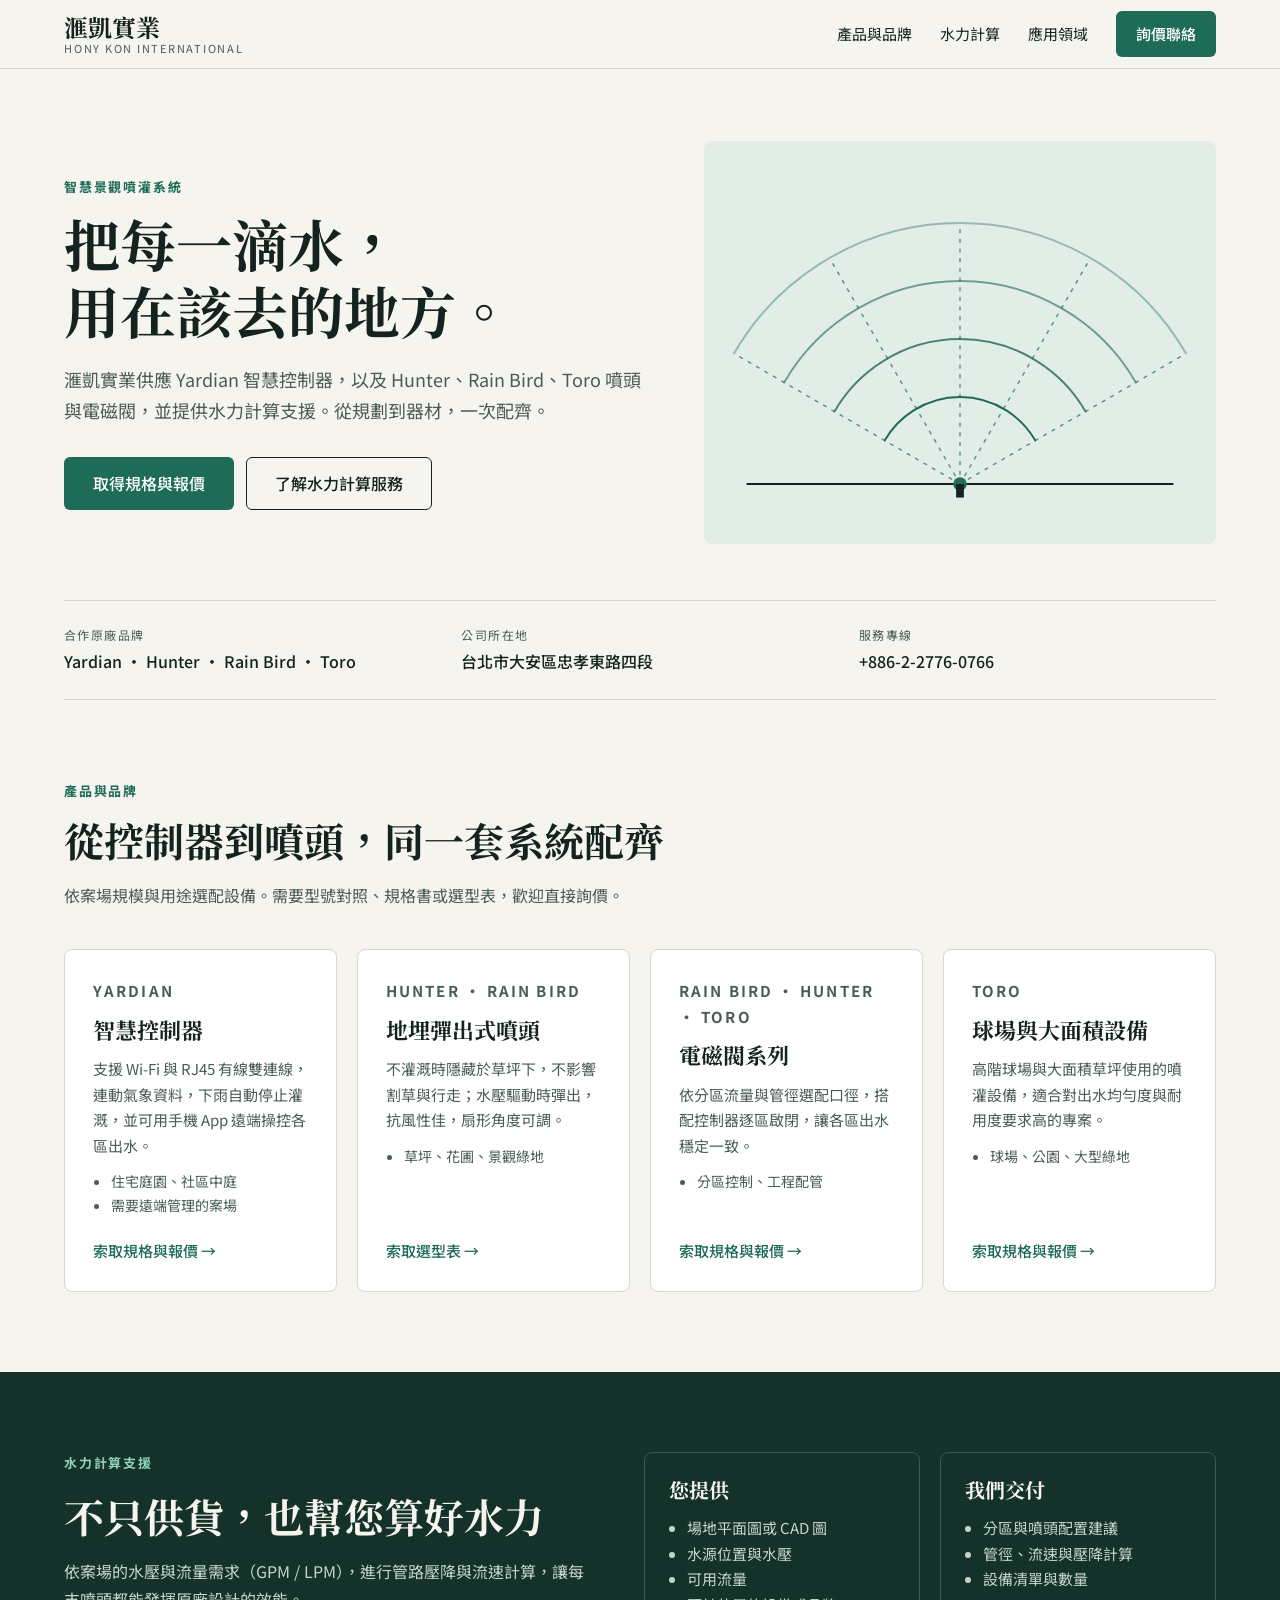
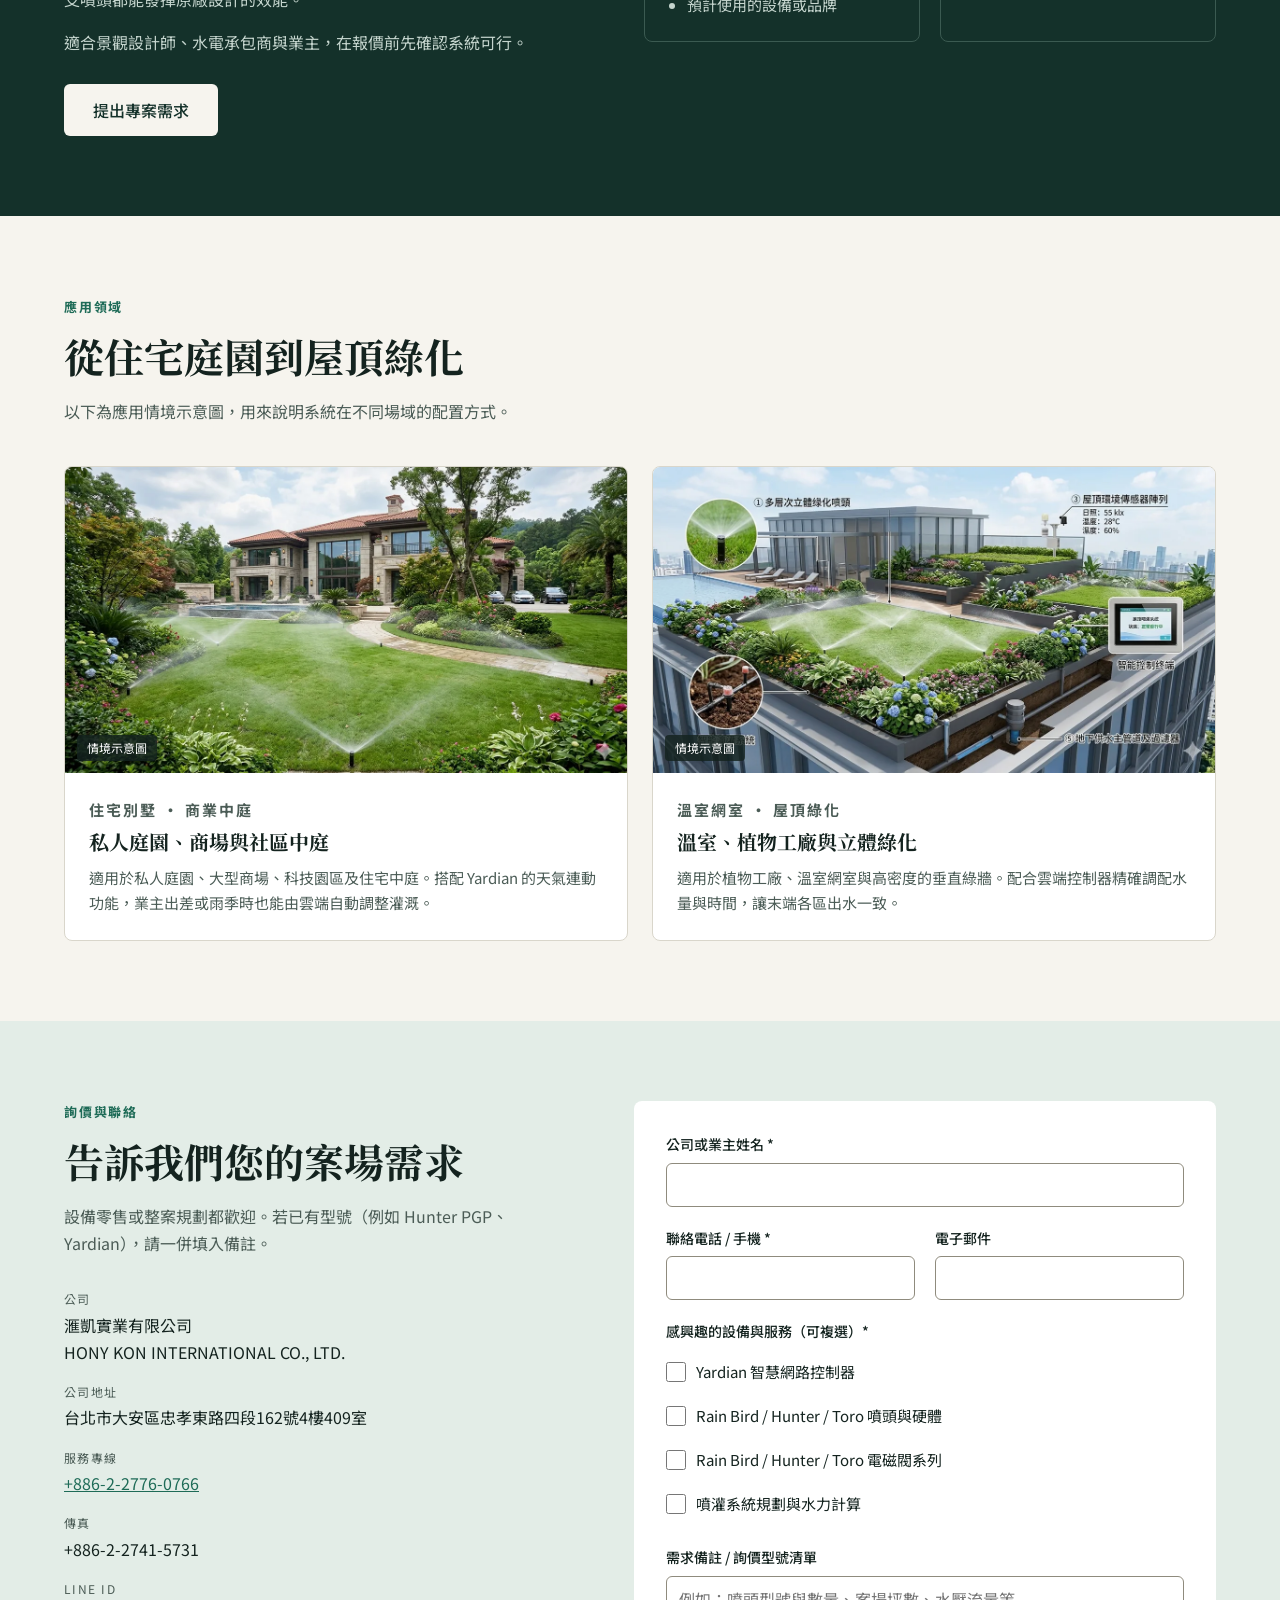
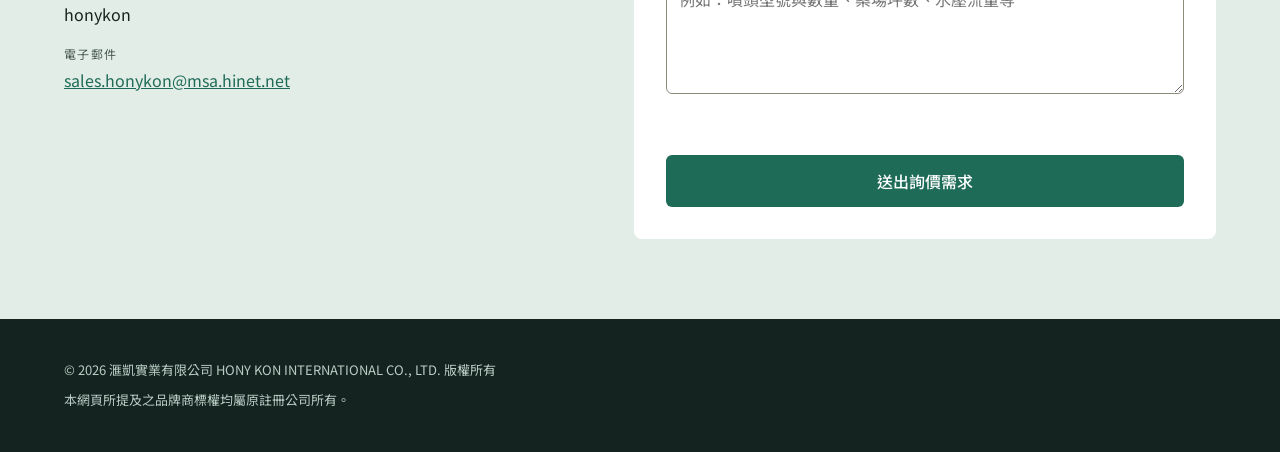
==== index.html @ 349a358d "網站重新設計：新版首頁 - 重寫 index.html，移除 Tailwind CDN 與 Material Icons - 案場圖壓縮為 WebP，並標示為情境示意圖 - 詢價表單改為可實際送出（預" ====
<!DOCTYPE html>
<html lang="zh-Hant">
<head>
<meta charset="UTF-8">
<meta name="viewport" content="width=device-width, initial-scale=1.0">
<title>滙凱實業｜Hunter、Rain Bird、Toro、Yardian 智慧景觀噴灌系統</title>
<meta name="description" content="滙凱實業有限公司位於台北，供應 Yardian 智慧控制器與 Hunter、Rain Bird、Toro 噴頭、電磁閥，並提供噴灌系統水力計算支援，服務別墅、中庭、溫室與大面積綠地。">
<link rel="canonical" href="https://www.honykon.com.tw/">
<meta property="og:type" content="website">
<meta property="og:locale" content="zh_TW">
<meta property="og:title" content="滙凱實業｜智慧景觀噴灌系統">
<meta property="og:description" content="Yardian 智慧控制器、Hunter、Rain Bird、Toro 噴灌設備與水力計算支援。">
<meta property="og:url" content="https://www.honykon.com.tw/">
<meta property="og:image" content="https://www.honykon.com.tw/case1.webp">
<meta name="theme-color" content="#F6F4EE">

<script type="application/ld+json">
{
  "@context": "https://schema.org",
  "@type": "LocalBusiness",
  "name": "滙凱實業有限公司",
  "alternateName": "HONY KON INTERNATIONAL CO., LTD.",
  "url": "https://www.honykon.com.tw/",
  "telephone": "+886-2-2776-0766",
  "faxNumber": "+886-2-2741-5731",
  "email": "sales.honykon@msa.hinet.net",
  "address": {
    "@type": "PostalAddress",
    "streetAddress": "忠孝東路四段162號4樓409室",
    "addressLocality": "大安區",
    "addressRegion": "台北市",
    "addressCountry": "TW"
  }
}
</script>

<link rel="preconnect" href="https://fonts.googleapis.com">
<link rel="preconnect" href="https://fonts.gstatic.com" crossorigin>
<link href="https://fonts.googleapis.com/css2?family=Noto+Sans+TC:wght@400;500;700&family=Noto+Serif+TC:wght@600;700&display=swap" rel="stylesheet">

<style>
:root{
  --bg:#F6F4EE; --ink:#14231F; --muted:#4B5C56; --line:#D9D6CB; --tint:#E3EDE7;
  --accent:#1E6B57; --accent-dark:#14473A; --dark:#14312A; --field:#8F8B7D;
  --serif:'Noto Serif TC','Songti TC','PMingLiU',serif;
  --sans:'Noto Sans TC','PingFang TC','Microsoft JhengHei',sans-serif;
}
*{box-sizing:border-box}
html{scroll-behavior:smooth}
@media (prefers-reduced-motion:reduce){html{scroll-behavior:auto}}
body{margin:0;background:var(--bg);color:var(--ink);font-family:var(--sans);font-size:16px;line-height:1.7;-webkit-font-smoothing:antialiased}
img{max-width:100%;height:auto;display:block}
a{color:var(--accent)}
a:hover{color:var(--accent-dark)}
a:focus-visible,button:focus-visible,input:focus-visible,textarea:focus-visible{outline:2px solid var(--accent);outline-offset:2px}
h1,h2,h3{font-family:var(--serif);margin:0;line-height:1.3}
p{margin:0}
ul{margin:0}
section[id]{scroll-margin-top:72px}

.skip{position:absolute;left:-9999px;top:8px;background:var(--ink);color:#fff;padding:10px 16px;border-radius:6px;z-index:100}
.skip:focus{left:8px;color:#fff}

.wrap{max-width:1200px;margin:0 auto;padding:0 24px}
.eyebrow{font-size:13px;letter-spacing:.14em;font-weight:700;color:var(--accent);margin-bottom:12px}
.h2{font-size:clamp(28px,3.4vw,40px);font-weight:700;margin-bottom:16px}
.lead{color:var(--muted);max-width:40em}

.btn{display:inline-block;text-decoration:none;font-weight:500;padding:14px 28px;border-radius:6px;border:1px solid transparent;font-size:16px;font-family:inherit;cursor:pointer;line-height:1.4}
.btn-primary{background:var(--accent);color:#fff}
.btn-primary:hover{background:var(--accent-dark);color:#fff}
.btn-line{color:var(--ink);border-color:var(--ink)}
.btn-line:hover{background:var(--ink);color:#fff}
.btn-light{background:var(--bg);color:var(--dark)}
.btn-light:hover{background:#fff;color:var(--dark)}

/* header */
.site-header{position:sticky;top:0;z-index:50;background:rgba(246,244,238,.94);backdrop-filter:blur(8px);-webkit-backdrop-filter:blur(8px);border-bottom:1px solid var(--line)}
.nav{display:flex;align-items:center;justify-content:space-between;min-height:68px;gap:16px}
.brand{text-decoration:none;color:var(--ink);display:flex;flex-direction:column;line-height:1.2}
.brand:hover{color:var(--ink)}
.brand-name{font-family:var(--serif);font-size:24px;font-weight:700}
.brand-en{font-size:11px;letter-spacing:.16em;color:var(--muted)}
.nav-links{display:flex;align-items:center;gap:28px;list-style:none;padding:0;margin:0}
.nav-links a{color:var(--ink);text-decoration:none;font-size:15px;padding:10px 0;display:inline-block}
.nav-links a:hover{color:var(--accent)}
.nav-links .nav-cta{background:var(--accent);color:#fff;padding:10px 20px;border-radius:6px;font-weight:500}
.nav-links .nav-cta:hover{background:var(--accent-dark);color:#fff}
.menu-btn{display:none;background:none;border:1px solid var(--line);border-radius:6px;width:44px;height:44px;cursor:pointer;color:var(--ink);padding:0}
.menu-btn svg{display:block;margin:auto}

/* hero */
.hero{padding:72px 0 56px}
.hero-grid{display:flex;flex-wrap:wrap;align-items:center;gap:48px}
.hero-copy{flex:1 1 440px;min-width:0}
.hero h1{font-size:clamp(34px,5vw,56px);font-weight:700;margin-bottom:20px;line-height:1.2}
.hero-sub{font-size:18px;color:var(--muted);max-width:34em;margin-bottom:32px}
.hero-actions{display:flex;flex-wrap:wrap;gap:12px}
.hero-art{flex:1 1 360px;min-width:0;background:var(--tint);border-radius:8px;padding:24px}

/* trust strip */
.strip{border-top:1px solid var(--line);border-bottom:1px solid var(--line);padding:24px 0;display:flex;flex-wrap:wrap;gap:20px 40px}
.strip-item{flex:1 1 200px;min-width:0}
.strip-label{font-size:12px;letter-spacing:.12em;color:var(--muted)}
.strip-value{font-weight:500;margin-top:2px}
.strip-value a{color:var(--ink);text-decoration:none}
.strip-value a:hover{color:var(--accent)}

/* products */
.section{padding:80px 0}
.cards{display:grid;grid-template-columns:repeat(auto-fit,minmax(250px,1fr));gap:20px;margin-top:40px}
.card{background:#fff;border:1px solid var(--line);border-radius:8px;padding:28px;display:flex;flex-direction:column;gap:12px}
.card-brand{font-size:12px;letter-spacing:.14em;font-weight:700;color:var(--accent)}
.card h3{font-size:22px}
.card p{color:var(--muted);font-size:15px}
.card ul{padding-left:18px;font-size:14px;color:var(--muted)}
.card-link{margin-top:auto;padding-top:8px;font-weight:500;font-size:15px;text-decoration:none}

/* hydraulics */
.dark{background:var(--dark);color:var(--bg)}
.dark .eyebrow{color:#8FD0B8}
.dark .lead,.dark p{color:#C5D5CE}
.hyd{display:flex;flex-wrap:wrap;gap:48px}
.hyd-copy{flex:1 1 380px;min-width:0}
.hyd-copy p{margin-bottom:16px}
.hyd-copy .btn{margin-top:12px}
.hyd-lists{flex:1 1 420px;min-width:0;display:flex;flex-wrap:wrap;gap:20px;align-content:flex-start}
.hyd-box{flex:1 1 200px;min-width:0;border:1px solid #3B5A51;border-radius:8px;padding:24px}
.hyd-box h3{font-size:20px;margin-bottom:12px}
.hyd-box ul{padding-left:18px;color:#C5D5CE;font-size:15px}

/* applications */
.apps{display:grid;grid-template-columns:repeat(auto-fit,minmax(300px,1fr));gap:24px;margin-top:40px}
.app{background:#fff;border:1px solid var(--line);border-radius:8px;overflow:hidden;display:flex;flex-direction:column}
.app figure{margin:0;position:relative}
.app img{width:100%;aspect-ratio:1200/655;object-fit:cover}
.app figcaption{position:absolute;left:12px;bottom:12px;background:rgba(20,35,31,.82);color:#fff;font-size:12px;padding:3px 10px;border-radius:4px}
.app-body{padding:24px}
.app-tag{font-size:12px;letter-spacing:.14em;font-weight:700;color:var(--accent);margin-bottom:6px}
.app-body h3{font-size:20px;margin-bottom:10px}
.app-body p{color:var(--muted);font-size:15px}

/* contact */
.contact{background:var(--tint)}
.contact-grid{display:flex;flex-wrap:wrap;gap:48px}
.contact-info{flex:1 1 340px;min-width:0}
.contact-info .lead{margin-bottom:32px}
.info-list{display:flex;flex-direction:column;gap:16px}
.info-label{font-size:12px;letter-spacing:.12em;color:var(--muted)}
.info-value{margin-top:2px}
.form{flex:1 1 400px;min-width:0;background:#fff;border-radius:8px;padding:32px;display:flex;flex-direction:column;gap:20px}
.field{display:flex;flex-direction:column;gap:6px;min-width:0}
.field-row{display:flex;flex-wrap:wrap;gap:20px}
.field-row .field{flex:1 1 180px}
.field label,.legend{font-size:14px;font-weight:500}
.field input,.field textarea{border:1px solid var(--field);border-radius:6px;padding:0 12px;font-size:16px;font-family:inherit;color:var(--ink);background:#fff}
.field input{height:44px}
.field textarea{padding:10px 12px;resize:vertical;min-height:110px}
fieldset{border:0;padding:0;margin:0;min-width:0}
.legend{padding:0;margin-bottom:6px}
.check{display:flex;align-items:center;gap:10px;min-height:44px;font-size:15px;cursor:pointer}
.check input{width:20px;height:20px;margin:0;accent-color:var(--accent)}
.hp{position:absolute;left:-9999px;width:1px;height:1px;overflow:hidden}
.form-status{font-size:14px;min-height:1.5em}
.form-status.error{color:#9B2C1F}
.form-status.ok{color:var(--accent-dark)}
.form .btn{width:100%;min-height:48px}

/* footer */
.site-footer{background:#14231F;color:#B9CCC4;padding:40px 0;font-size:13px}
.site-footer p+p{margin-top:8px}

@media (max-width:860px){
  .menu-btn{display:block}
  .nav{flex-wrap:wrap;padding:10px 0}
  .nav-links{display:none;flex-direction:column;align-items:stretch;gap:0;width:100%;padding:8px 0 16px}
  .nav-links.open{display:flex}
  .nav-links a{display:block;padding:12px 4px;border-bottom:1px solid var(--line)}
  .nav-links .nav-cta{margin-top:12px;text-align:center;border-bottom:0}
  .hero{padding:48px 0 40px}
  .section{padding:56px 0}
  .form{padding:24px}
}
</style>
</head>
<body>
<a class="skip" href="#main">跳到主要內容</a>

<header class="site-header">
  <div class="wrap nav">
    <a class="brand" href="#top">
      <span class="brand-name">滙凱實業</span>
      <span class="brand-en">HONY KON INTERNATIONAL</span>
    </a>
    <button class="menu-btn" id="menu-btn" type="button" aria-label="開啟選單" aria-expanded="false" aria-controls="nav-links">
      <svg width="22" height="22" viewBox="0 0 24 24" fill="none" stroke="currentColor" stroke-width="2" stroke-linecap="round" aria-hidden="true"><path id="menu-icon" d="M4 7h16M4 12h16M4 17h16"/></svg>
    </button>
    <ul class="nav-links" id="nav-links">
      <li><a href="#products">產品與品牌</a></li>
      <li><a href="#hydraulics">水力計算</a></li>
      <li><a href="#solutions">應用領域</a></li>
      <li><a class="nav-cta" href="#contact">詢價聯絡</a></li>
    </ul>
  </div>
</header>

<main id="main">
<span id="top"></span>

<section class="hero">
  <div class="wrap hero-grid">
    <div class="hero-copy">
      <p class="eyebrow">智慧景觀噴灌系統</p>
      <h1>把每一滴水，<br>用在該去的地方。</h1>
      <p class="hero-sub">滙凱實業供應 Yardian 智慧控制器，以及 Hunter、Rain Bird、Toro 噴頭與電磁閥，並提供水力計算支援。從規劃到器材，一次配齊。</p>
      <div class="hero-actions">
        <a class="btn btn-primary" href="#contact">取得規格與報價</a>
        <a class="btn btn-line" href="#hydraulics">了解水力計算服務</a>
      </div>
    </div>
    <div class="hero-art">
      <svg viewBox="0 0 480 360" role="img" aria-label="噴頭灑水範圍示意圖" width="100%" height="auto">
        <g fill="none" stroke="#1E6B57" stroke-linecap="round">
          <path d="M162.1 285A90 90 0 0 1 317.9 285" stroke-width="2"/>
          <path d="M110.1 255A150 150 0 0 1 369.9 255" stroke-width="2" opacity=".8"/>
          <path d="M58.1 225A210 210 0 0 1 421.9 225" stroke-width="2" opacity=".6"/>
          <path d="M6.2 195A270 270 0 0 1 473.8 195" stroke-width="2" opacity=".4"/>
          <g stroke-width="1.5" stroke-dasharray="3 7" opacity=".7">
            <path d="M240 330L6.2 195"/>
            <path d="M240 330L105 96.2"/>
            <path d="M240 330L240 60"/>
            <path d="M240 330L375 96.2"/>
            <path d="M240 330L473.8 195"/>
          </g>
          <path d="M20 330H460" stroke="#14231F" stroke-width="2"/>
        </g>
        <circle cx="240" cy="330" r="7" fill="#1E6B57"/>
        <rect x="236" y="330" width="8" height="14" fill="#14231F"/>
      </svg>
    </div>
  </div>
</section>

<section class="wrap" aria-label="公司資訊">
  <div class="strip">
    <div class="strip-item">
      <p class="strip-label">合作原廠品牌</p>
      <p class="strip-value">Yardian · Hunter · Rain Bird · Toro</p>
    </div>
    <div class="strip-item">
      <p class="strip-label">公司所在地</p>
      <p class="strip-value">台北市大安區忠孝東路四段</p>
    </div>
    <div class="strip-item">
      <p class="strip-label">服務專線</p>
      <p class="strip-value"><a href="tel:+886227760766">+886-2-2776-0766</a></p>
    </div>
    <!-- TODO：可在此加入「成立年份」「統一編號」「原廠授權證明」等信任資訊 -->
  </div>
</section>

<section class="section" id="products">
  <div class="wrap">
    <p class="eyebrow">產品與品牌</p>
    <h2 class="h2">從控制器到噴頭，同一套系統配齊</h2>
    <p class="lead">依案場規模與用途選配設備。需要型號對照、規格書或選型表，歡迎直接詢價。</p>
    <div class="cards">
      <article class="card">
        <p class="card-brand">YARDIAN</p>
        <h3>智慧控制器</h3>
        <p>支援 Wi-Fi 與 RJ45 有線雙連線，連動氣象資料，下雨自動停止灌溉，並可用手機 App 遠端操控各區出水。</p>
        <ul>
          <li>住宅庭園、社區中庭</li>
          <li>需要遠端管理的案場</li>
        </ul>
        <a class="card-link" href="#contact">索取規格與報價 →</a>
      </article>
      <article class="card">
        <p class="card-brand">HUNTER · RAIN BIRD</p>
        <h3>地埋彈出式噴頭</h3>
        <p>不灌溉時隱藏於草坪下，不影響割草與行走；水壓驅動時彈出，抗風性佳，扇形角度可調。</p>
        <ul>
          <li>草坪、花圃、景觀綠地</li>
        </ul>
        <a class="card-link" href="#contact">索取選型表 →</a>
      </article>
      <article class="card">
        <p class="card-brand">RAIN BIRD · HUNTER · TORO</p>
        <h3>電磁閥系列</h3>
        <p>依分區流量與管徑選配口徑，搭配控制器逐區啟閉，讓各區出水穩定一致。</p>
        <ul>
          <li>分區控制、工程配管</li>
        </ul>
        <a class="card-link" href="#contact">索取規格與報價 →</a>
      </article>
      <article class="card">
        <p class="card-brand">TORO</p>
        <h3>球場與大面積設備</h3>
        <p>高階球場與大面積草坪使用的噴灌設備，適合對出水均勻度與耐用度要求高的專案。</p>
        <ul>
          <li>球場、公園、大型綠地</li>
        </ul>
        <a class="card-link" href="#contact">索取規格與報價 →</a>
      </article>
    </div>
  </div>
</section>

<section class="section dark" id="hydraulics">
  <div class="wrap hyd">
    <div class="hyd-copy">
      <p class="eyebrow">水力計算支援</p>
      <h2 class="h2">不只供貨，也幫您算好水力</h2>
      <p>依案場的水壓與流量需求（GPM / LPM），進行管路壓降與流速計算，讓每支噴頭都能發揮原廠設計的效能。</p>
      <p>適合景觀設計師、水電承包商與業主，在報價前先確認系統可行。</p>
      <a class="btn btn-light" href="#contact">提出專案需求</a>
    </div>
    <div class="hyd-lists">
      <div class="hyd-box">
        <h3>您提供</h3>
        <ul>
          <li>場地平面圖或 CAD 圖</li>
          <li>水源位置與水壓</li>
          <li>可用流量</li>
          <li>預計使用的設備或品牌</li>
        </ul>
      </div>
      <div class="hyd-box">
        <h3>我們交付</h3>
        <ul>
          <li>分區與噴頭配置建議</li>
          <li>管徑、流速與壓降計算</li>
          <li>設備清單與數量</li>
        </ul>
      </div>
    </div>
  </div>
</section>

<section class="section" id="solutions">
  <div class="wrap">
    <p class="eyebrow">應用領域</p>
    <h2 class="h2">從住宅庭園到屋頂綠化</h2>
    <p class="lead">以下為應用情境示意圖，用來說明系統在不同場域的配置方式。</p>
    <div class="apps">
      <article class="app">
        <figure>
          <img src="case1.webp" width="1200" height="655" loading="lazy" alt="別墅庭園草坪上地埋噴頭灑水的情境示意圖">
          <figcaption>情境示意圖</figcaption>
        </figure>
        <div class="app-body">
          <p class="app-tag">住宅別墅 · 商業中庭</p>
          <h3>私人庭園、商場與社區中庭</h3>
          <p>適用於私人庭園、大型商場、科技園區及住宅中庭。搭配 Yardian 的天氣連動功能，業主出差或雨季時也能由雲端自動調整灌溉。</p>
        </div>
      </article>
      <article class="app">
        <figure>
          <img src="case2.webp" width="1200" height="655" loading="lazy" alt="高樓屋頂花園噴灌與控制系統配置的情境示意圖">
          <figcaption>情境示意圖</figcaption>
        </figure>
        <div class="app-body">
          <p class="app-tag">溫室網室 · 屋頂綠化</p>
          <h3>溫室、植物工廠與立體綠化</h3>
          <p>適用於植物工廠、溫室網室與高密度的垂直綠牆。配合雲端控制器精確調配水量與時間，讓末端各區出水一致。</p>
        </div>
      </article>
    </div>
    <!-- TODO：有實際案場照片後，可在此新增「工程實績」區塊（案名、地點、規模、使用設備、完工年份） -->
  </div>
</section>

<section class="section contact" id="contact">
  <div class="wrap contact-grid">
    <div class="contact-info">
      <p class="eyebrow">詢價與聯絡</p>
      <h2 class="h2">告訴我們您的案場需求</h2>
      <p class="lead">設備零售或整案規劃都歡迎。若已有型號（例如 Hunter PGP、Yardian），請一併填入備註。</p>
      <div class="info-list">
        <div>
          <p class="info-label">公司</p>
          <p class="info-value">滙凱實業有限公司<br>HONY KON INTERNATIONAL CO., LTD.</p>
        </div>
        <div>
          <p class="info-label">公司地址</p>
          <p class="info-value">台北市大安區忠孝東路四段162號4樓409室</p>
        </div>
        <div>
          <p class="info-label">服務專線</p>
          <p class="info-value"><a href="tel:+886227760766">+886-2-2776-0766</a></p>
        </div>
        <div>
          <p class="info-label">傳真</p>
          <p class="info-value">+886-2-2741-5731</p>
        </div>
        <div>
          <p class="info-label">LINE ID</p>
          <p class="info-value">honykon</p>
        </div>
        <div>
          <p class="info-label">電子郵件</p>
          <p class="info-value"><a href="mailto:sales.honykon@msa.hinet.net">sales.honykon@msa.hinet.net</a></p>
        </div>
      </div>
    </div>

    <form class="form" id="inquiry-form" novalidate>
      <div class="field">
        <label for="f-name">公司或業主姓名 *</label>
        <input id="f-name" name="client_name" type="text" required autocomplete="organization">
      </div>
      <div class="field-row">
        <div class="field">
          <label for="f-tel">聯絡電話 / 手機 *</label>
          <input id="f-tel" name="client_phone" type="tel" required autocomplete="tel">
        </div>
        <div class="field">
          <label for="f-mail">電子郵件</label>
          <input id="f-mail" name="client_email" type="email" autocomplete="email">
        </div>
      </div>
      <fieldset>
        <legend class="legend">感興趣的設備與服務（可複選）*</legend>
        <label class="check"><input type="checkbox" name="interest" value="Yardian 智慧網路控制器">Yardian 智慧網路控制器</label>
        <label class="check"><input type="checkbox" name="interest" value="Rain Bird / Hunter / Toro 噴頭與硬體設備">Rain Bird / Hunter / Toro 噴頭與硬體</label>
        <label class="check"><input type="checkbox" name="interest" value="Rain Bird / Hunter / Toro 電磁閥系列">Rain Bird / Hunter / Toro 電磁閥系列</label>
        <label class="check"><input type="checkbox" name="interest" value="智慧噴灌系統規劃與水力計算">噴灌系統規劃與水力計算</label>
      </fieldset>
      <div class="field">
        <label for="f-note">需求備註 / 詢價型號清單</label>
        <textarea id="f-note" name="client_message" rows="4" placeholder="例如：噴頭型號與數量、案場坪數、水壓流量等"></textarea>
      </div>
      <div class="hp" aria-hidden="true">
        <label>請勿填寫<input type="text" name="_gotcha" tabindex="-1" autocomplete="off"></label>
      </div>
      <p class="form-status" id="form-status" role="status" aria-live="polite"></p>
      <button class="btn btn-primary" type="submit">送出詢價需求</button>
    </form>
  </div>
</section>
</main>

<footer class="site-footer">
  <div class="wrap">
    <p>© 2026 滙凱實業有限公司 HONY KON INTERNATIONAL CO., LTD. 版權所有</p>
    <p>本網頁所提及之品牌商標權均屬原註冊公司所有。</p>
  </div>
</footer>

<script>
// 手機版選單
(function () {
  var btn = document.getElementById('menu-btn');
  var list = document.getElementById('nav-links');
  var icon = document.getElementById('menu-icon');
  function setOpen(open) {
    list.classList.toggle('open', open);
    btn.setAttribute('aria-expanded', open ? 'true' : 'false');
    btn.setAttribute('aria-label', open ? '關閉選單' : '開啟選單');
    icon.setAttribute('d', open ? 'M6 6l12 12M18 6L6 18' : 'M4 7h16M4 12h16M4 17h16');
  }
  btn.addEventListener('click', function () { setOpen(!list.classList.contains('open')); });
  list.addEventListener('click', function (e) { if (e.target.tagName === 'A') setOpen(false); });
})();

// 詢價表單
// 若有表單服務（例如 Formspree、Web3Forms），把網址填在下方 FORM_ENDPOINT，
// 表單就會直接送出。留空時，會改為開啟訪客的郵件程式，內容已預先填好。
(function () {
  var FORM_ENDPOINT = '';
  var MAIL_TO = 'sales.honykon@msa.hinet.net';

  var form = document.getElementById('inquiry-form');
  var status = document.getElementById('form-status');

  function say(msg, cls) {
    status.textContent = msg;
    status.className = 'form-status ' + (cls || '');
  }

  form.addEventListener('submit', function (e) {
    e.preventDefault();
    var data = new FormData(form);
    if (data.get('_gotcha')) return; // 機器人填了隱藏欄位

    var name = (data.get('client_name') || '').trim();
    var phone = (data.get('client_phone') || '').trim();
    var interests = data.getAll('interest');

    if (!name || !phone) { say('請填寫姓名與聯絡電話。', 'error'); return; }
    if (interests.length === 0) { say('請至少勾選一項感興趣的設備或服務。', 'error'); return; }

    if (FORM_ENDPOINT) {
      say('送出中…');
      fetch(FORM_ENDPOINT, { method: 'POST', body: data, headers: { 'Accept': 'application/json' } })
        .then(function (r) {
          if (!r.ok) throw new Error('bad status');
          form.reset();
          say('已收到您的需求，我們會盡快與您聯繫。', 'ok');
        })
        .catch(function () {
          say('送出失敗，請改用電話 +886-2-2776-0766 或 Email 與我們聯絡。', 'error');
        });
      return;
    }

    var body = [
      '公司或業主姓名：' + name,
      '聯絡電話：' + phone,
      '電子郵件：' + (data.get('client_email') || ''),
      '感興趣的項目：' + interests.join('、'),
      '',
      '需求備註：',
      data.get('client_message') || ''
    ].join('\n');
    var url = 'mailto:' + MAIL_TO +
      '?subject=' + encodeURIComponent('網站詢價：' + name) +
      '&body=' + encodeURIComponent(body);
    say('即將開啟您的郵件程式，請按寄出完成詢價。若沒有跳出，請直接寄信到 ' + MAIL_TO + '。', 'ok');
    window.location.href = url;
  });
})();
</script>
</body>
</html>
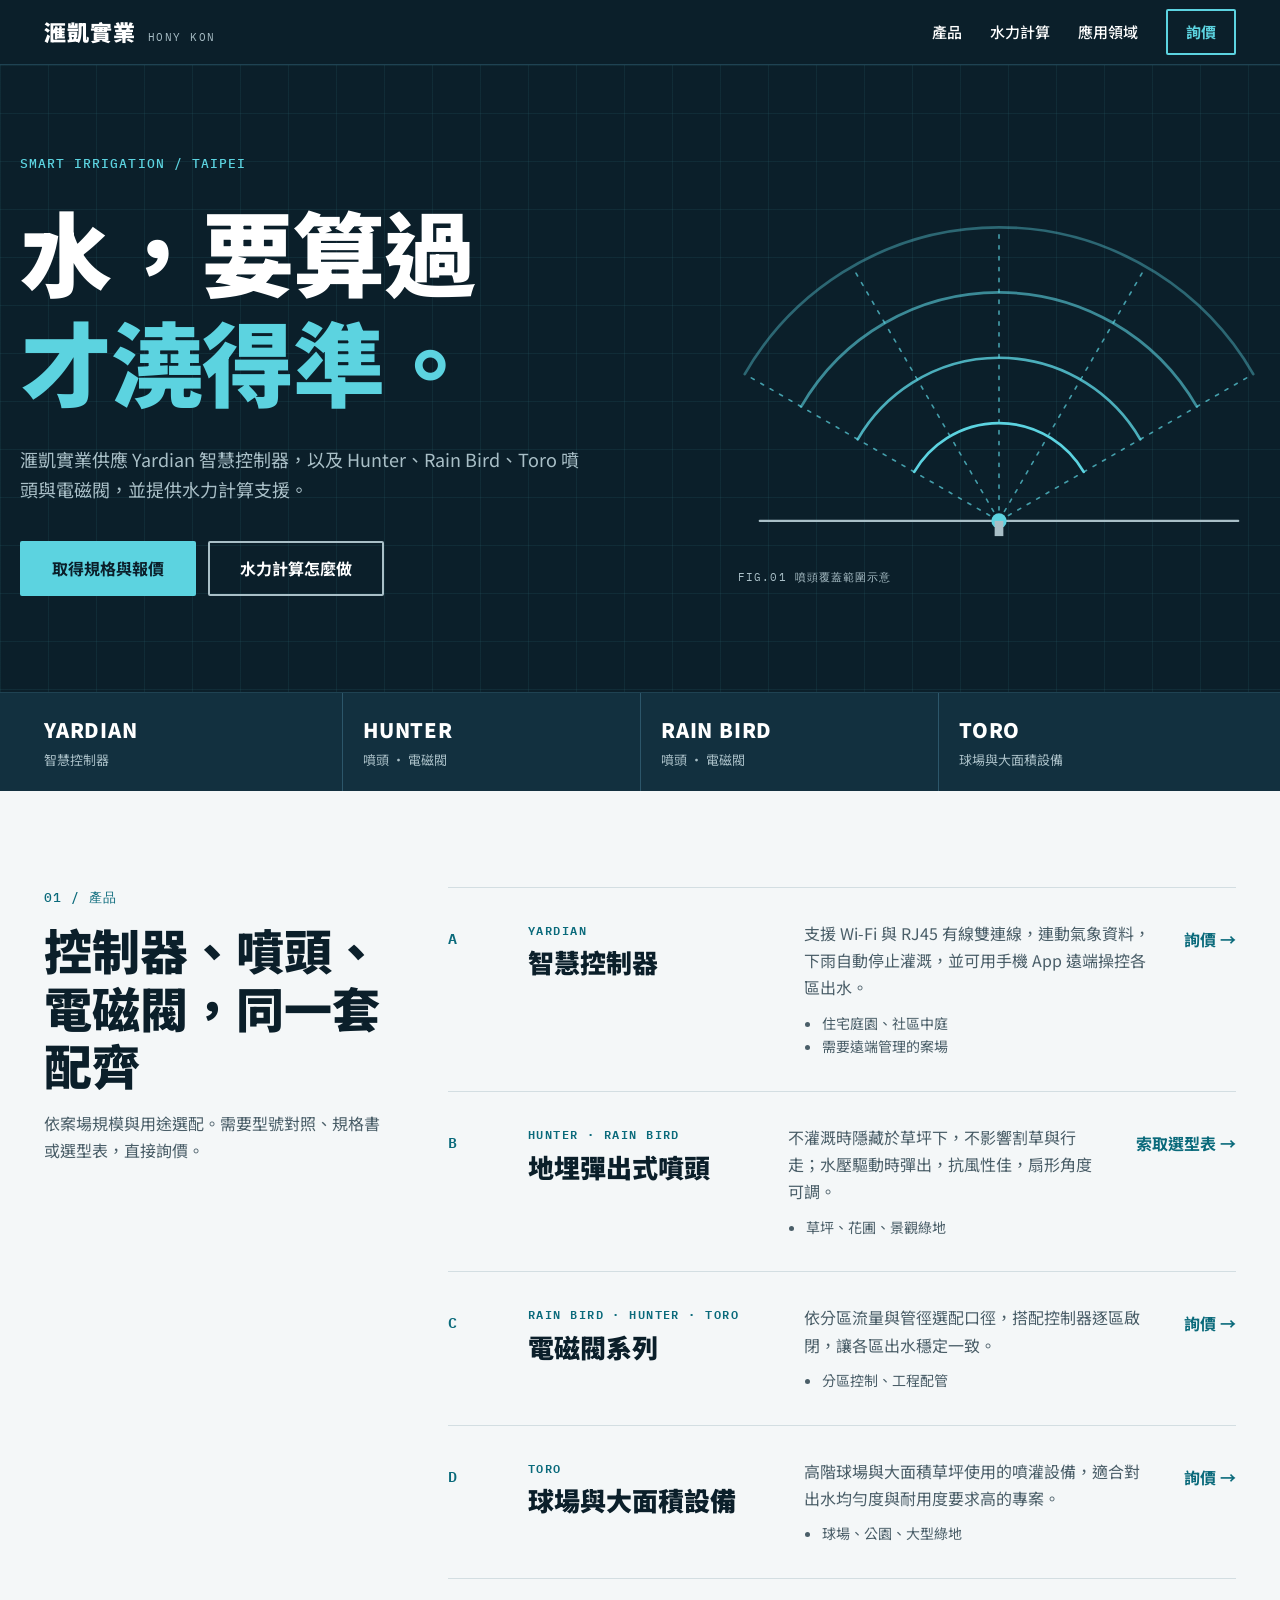
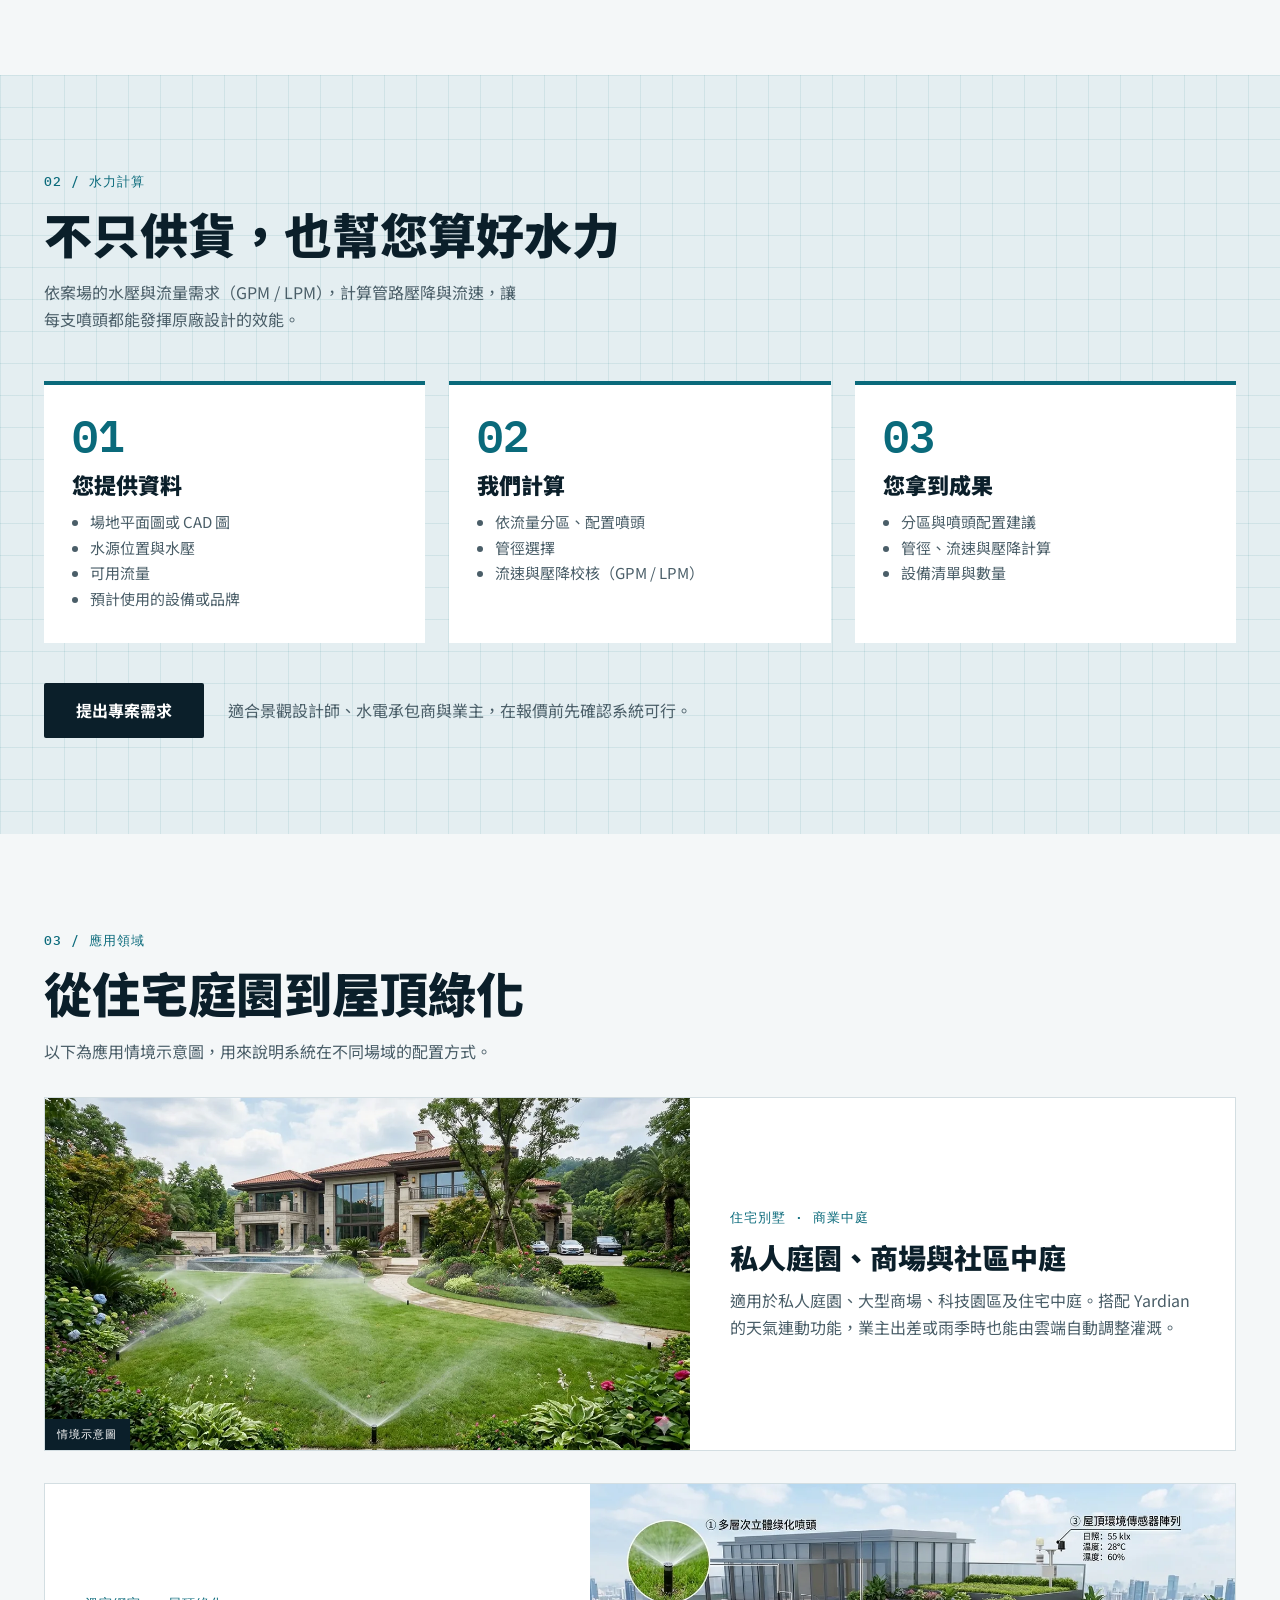
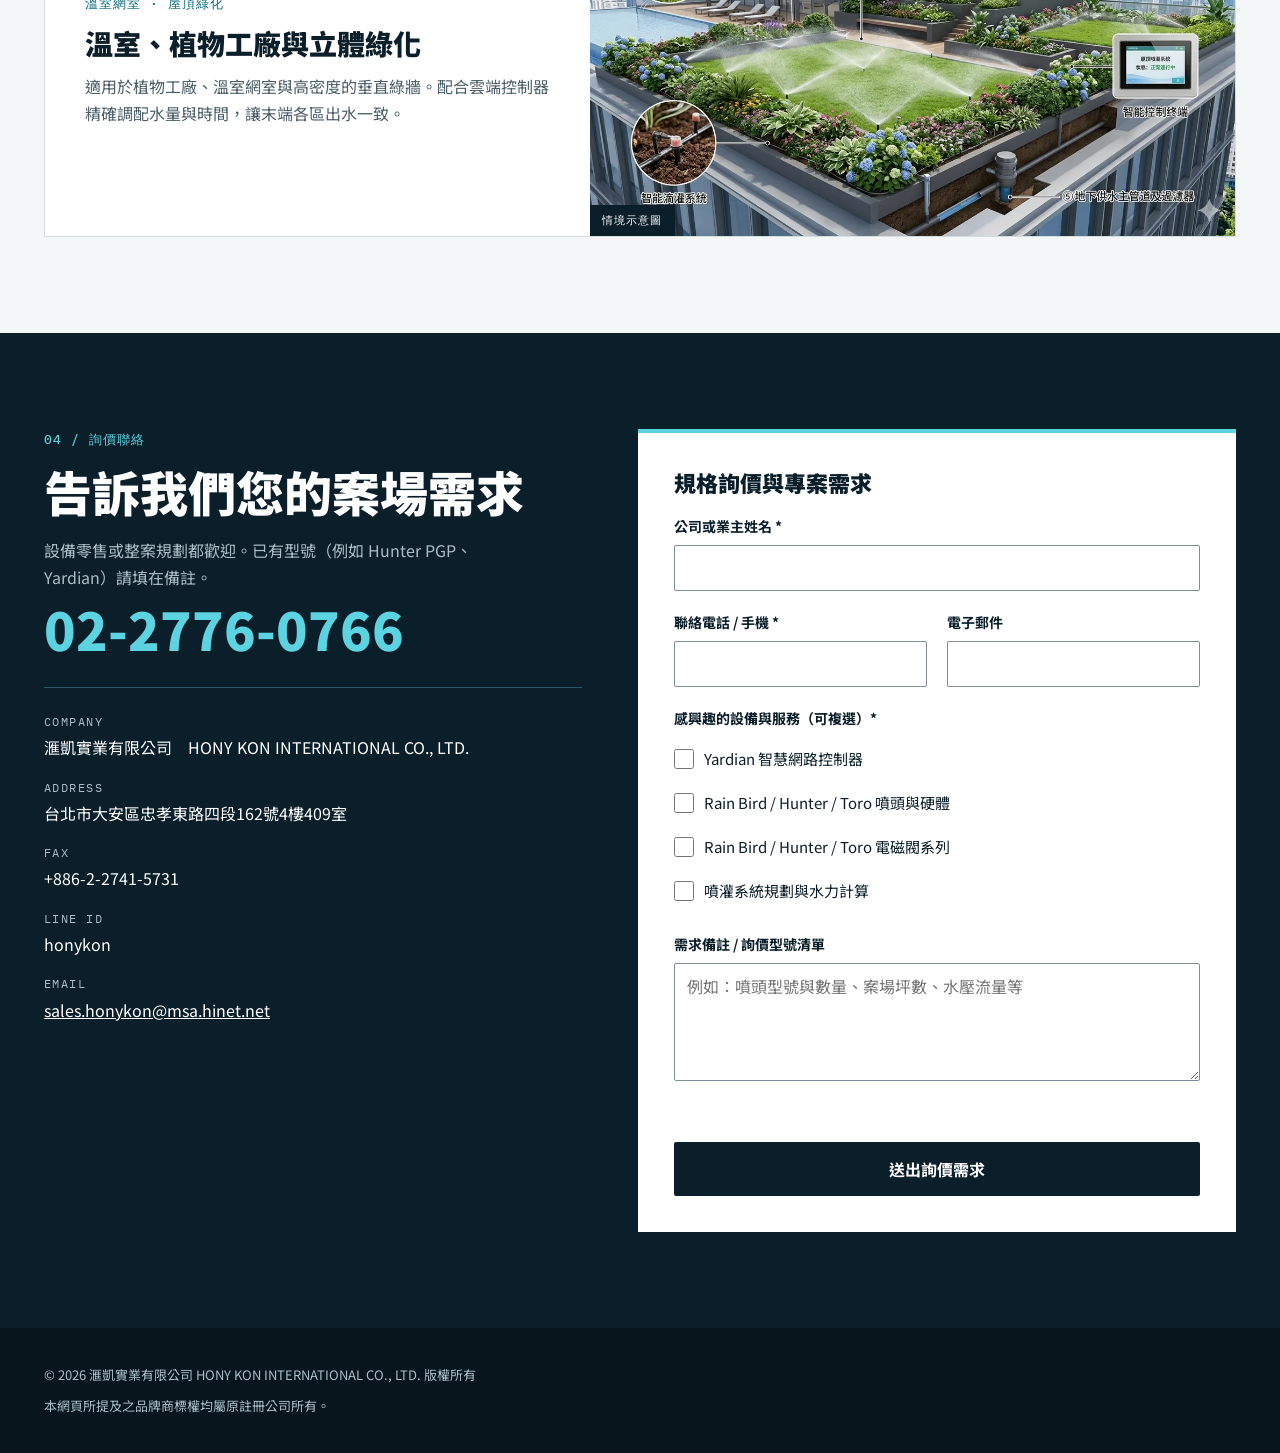
==== commit d258aad4: "採用風格二為主頁，風格一移至 v1/ - 根目錄 index.html 改為深藍工程圖紙風 - 補回 canonical、Open Graph 與 LocalBusiness 結構化資料 - 兩版皆設" ====
--- a/index.html
+++ b/index.html
@@ -3,17 +3,17 @@
 <head>
 <meta charset="UTF-8">
 <meta name="viewport" content="width=device-width, initial-scale=1.0">
-<title>滙凱實業｜Hunter、Rain Bird、Toro、Yardian 智慧景觀噴灌系統</title>
-<meta name="description" content="滙凱實業有限公司位於台北，供應 Yardian 智慧控制器與 Hunter、Rain Bird、Toro 噴頭、電磁閥，並提供噴灌系統水力計算支援，服務別墅、中庭、溫室與大面積綠地。">
+<meta name="robots" content="noindex"><!-- 正式上線綁定 www.honykon.com.tw 時，刪除這行 -->
+<title>滙凱實業｜水，要算過才澆得準</title>
+<meta name="description" content="滙凱實業供應 Yardian 智慧控制器與 Hunter、Rain Bird、Toro 噴灌設備，並提供水力計算支援。">
+<meta name="theme-color" content="#0B1F2A">
 <link rel="canonical" href="https://www.honykon.com.tw/">
 <meta property="og:type" content="website">
 <meta property="og:locale" content="zh_TW">
-<meta property="og:title" content="滙凱實業｜智慧景觀噴灌系統">
+<meta property="og:title" content="滙凱實業｜水，要算過才澆得準">
 <meta property="og:description" content="Yardian 智慧控制器、Hunter、Rain Bird、Toro 噴灌設備與水力計算支援。">
 <meta property="og:url" content="https://www.honykon.com.tw/">
 <meta property="og:image" content="https://www.honykon.com.tw/case1.webp">
-<meta name="theme-color" content="#F6F4EE">
-
 <script type="application/ld+json">
 {
   "@context": "https://schema.org",
@@ -36,150 +36,170 @@
 
 <link rel="preconnect" href="https://fonts.googleapis.com">
 <link rel="preconnect" href="https://fonts.gstatic.com" crossorigin>
-<link href="https://fonts.googleapis.com/css2?family=Noto+Sans+TC:wght@400;500;700&family=Noto+Serif+TC:wght@600;700&display=swap" rel="stylesheet">
+<link href="https://fonts.googleapis.com/css2?family=IBM+Plex+Mono:wght@500;600&family=Noto+Sans+TC:wght@400;500;700;900&display=swap" rel="stylesheet">
 
 <style>
 :root{
-  --bg:#F6F4EE; --ink:#14231F; --muted:#4B5C56; --line:#D9D6CB; --tint:#E3EDE7;
-  --accent:#1E6B57; --accent-dark:#14473A; --dark:#14312A; --field:#8F8B7D;
-  --serif:'Noto Serif TC','Songti TC','PMingLiU',serif;
+  --navy:#0B1F2A; --navy-2:#12303F; --ink:#0B1F2A; --bg:#F4F7F8; --muted:#4A5E68;
+  --line:#D3DEE2; --cyan:#5CD3E0; --deep:#0A6A7B; --deep-dark:#07505E;
+  --on-dark:#A9BFC7; --field:#7C8F98;
   --sans:'Noto Sans TC','PingFang TC','Microsoft JhengHei',sans-serif;
+  --mono:'IBM Plex Mono',ui-monospace,Menlo,Consolas,monospace;
 }
 *{box-sizing:border-box}
 html{scroll-behavior:smooth}
 @media (prefers-reduced-motion:reduce){html{scroll-behavior:auto}}
 body{margin:0;background:var(--bg);color:var(--ink);font-family:var(--sans);font-size:16px;line-height:1.7;-webkit-font-smoothing:antialiased}
 img{max-width:100%;height:auto;display:block}
-a{color:var(--accent)}
-a:hover{color:var(--accent-dark)}
-a:focus-visible,button:focus-visible,input:focus-visible,textarea:focus-visible{outline:2px solid var(--accent);outline-offset:2px}
-h1,h2,h3{font-family:var(--serif);margin:0;line-height:1.3}
-p{margin:0}
-ul{margin:0}
-section[id]{scroll-margin-top:72px}
-
-.skip{position:absolute;left:-9999px;top:8px;background:var(--ink);color:#fff;padding:10px 16px;border-radius:6px;z-index:100}
-.skip:focus{left:8px;color:#fff}
-
-.wrap{max-width:1200px;margin:0 auto;padding:0 24px}
-.eyebrow{font-size:13px;letter-spacing:.14em;font-weight:700;color:var(--accent);margin-bottom:12px}
-.h2{font-size:clamp(28px,3.4vw,40px);font-weight:700;margin-bottom:16px}
-.lead{color:var(--muted);max-width:40em}
-
-.btn{display:inline-block;text-decoration:none;font-weight:500;padding:14px 28px;border-radius:6px;border:1px solid transparent;font-size:16px;font-family:inherit;cursor:pointer;line-height:1.4}
-.btn-primary{background:var(--accent);color:#fff}
-.btn-primary:hover{background:var(--accent-dark);color:#fff}
-.btn-line{color:var(--ink);border-color:var(--ink)}
-.btn-line:hover{background:var(--ink);color:#fff}
-.btn-light{background:var(--bg);color:var(--dark)}
-.btn-light:hover{background:#fff;color:var(--dark)}
+a{color:var(--deep)}
+a:hover{color:var(--deep-dark)}
+a:focus-visible,button:focus-visible,input:focus-visible,textarea:focus-visible{outline:2px solid var(--cyan);outline-offset:2px}
+h1,h2,h3{margin:0;line-height:1.2;font-weight:900}
+p,ul{margin:0}
+section[id]{scroll-margin-top:64px}
+
+.skip{position:absolute;left:-9999px;top:8px;background:#fff;color:var(--ink);padding:10px 16px;border-radius:4px;z-index:100}
+.skip:focus{left:8px}
+.wrap{max-width:1240px;margin:0 auto;padding:0 24px}
+.mono{font-family:var(--mono);font-weight:500;letter-spacing:.08em;font-size:13px;text-transform:uppercase}
+.tag{color:var(--deep)}
+.on-dark .tag,.dark .tag{color:var(--cyan)}
+
+.btn{display:inline-block;text-decoration:none;font-weight:700;padding:15px 30px;border:2px solid transparent;font-size:16px;font-family:inherit;cursor:pointer;line-height:1.3;border-radius:2px}
+.btn-cyan{background:var(--cyan);color:var(--navy)}
+.btn-cyan:hover{background:#8BE3EC;color:var(--navy)}
+.btn-ghost{border-color:var(--on-dark);color:#fff}
+.btn-ghost:hover{border-color:#fff;background:rgba(255,255,255,.08);color:#fff}
+.btn-navy{background:var(--navy);color:#fff}
+.btn-navy:hover{background:var(--navy-2);color:#fff}
 
 /* header */
-.site-header{position:sticky;top:0;z-index:50;background:rgba(246,244,238,.94);backdrop-filter:blur(8px);-webkit-backdrop-filter:blur(8px);border-bottom:1px solid var(--line)}
-.nav{display:flex;align-items:center;justify-content:space-between;min-height:68px;gap:16px}
-.brand{text-decoration:none;color:var(--ink);display:flex;flex-direction:column;line-height:1.2}
-.brand:hover{color:var(--ink)}
-.brand-name{font-family:var(--serif);font-size:24px;font-weight:700}
-.brand-en{font-size:11px;letter-spacing:.16em;color:var(--muted)}
+.site-header{position:sticky;top:0;z-index:50;background:var(--navy);border-bottom:1px solid #1F4252}
+.nav{display:flex;align-items:center;justify-content:space-between;min-height:64px;gap:16px}
+.brand{text-decoration:none;color:#fff;display:flex;align-items:baseline;gap:12px}
+.brand:hover{color:#fff}
+.brand-name{font-size:22px;font-weight:900;letter-spacing:.04em}
+.brand-en{font-family:var(--mono);font-size:11px;letter-spacing:.14em;color:var(--on-dark)}
 .nav-links{display:flex;align-items:center;gap:28px;list-style:none;padding:0;margin:0}
-.nav-links a{color:var(--ink);text-decoration:none;font-size:15px;padding:10px 0;display:inline-block}
-.nav-links a:hover{color:var(--accent)}
-.nav-links .nav-cta{background:var(--accent);color:#fff;padding:10px 20px;border-radius:6px;font-weight:500}
-.nav-links .nav-cta:hover{background:var(--accent-dark);color:#fff}
-.menu-btn{display:none;background:none;border:1px solid var(--line);border-radius:6px;width:44px;height:44px;cursor:pointer;color:var(--ink);padding:0}
+.nav-links a{color:#fff;text-decoration:none;font-size:15px;padding:10px 0;display:inline-block;font-weight:500}
+.nav-links a:hover{color:var(--cyan)}
+.nav-links .nav-cta{border:2px solid var(--cyan);color:var(--cyan);padding:8px 18px;border-radius:2px;font-weight:700}
+.nav-links .nav-cta:hover{background:var(--cyan);color:var(--navy)}
+.menu-btn{display:none;background:none;border:1px solid #2C566A;border-radius:2px;width:44px;height:44px;cursor:pointer;color:#fff;padding:0}
 .menu-btn svg{display:block;margin:auto}
 
 /* hero */
-.hero{padding:72px 0 56px}
-.hero-grid{display:flex;flex-wrap:wrap;align-items:center;gap:48px}
-.hero-copy{flex:1 1 440px;min-width:0}
-.hero h1{font-size:clamp(34px,5vw,56px);font-weight:700;margin-bottom:20px;line-height:1.2}
-.hero-sub{font-size:18px;color:var(--muted);max-width:34em;margin-bottom:32px}
+.hero{background:var(--navy);color:#fff;position:relative;overflow:hidden;
+  background-image:linear-gradient(rgba(92,211,224,.07) 1px,transparent 1px),linear-gradient(90deg,rgba(92,211,224,.07) 1px,transparent 1px);
+  background-size:48px 48px}
+.hero-grid{display:flex;flex-wrap:wrap;align-items:center;gap:40px 56px;padding:88px 0 96px}
+.hero-copy{flex:1 1 480px;min-width:0}
+.hero .mono{color:var(--cyan);margin-bottom:20px}
+.hero h1{font-size:clamp(42px,7.4vw,92px);letter-spacing:-.01em;margin-bottom:28px}
+.hero h1 span{color:var(--cyan)}
+.hero-sub{font-size:18px;color:var(--on-dark);max-width:32em;margin-bottom:36px}
 .hero-actions{display:flex;flex-wrap:wrap;gap:12px}
-.hero-art{flex:1 1 360px;min-width:0;background:var(--tint);border-radius:8px;padding:24px}
-
-/* trust strip */
-.strip{border-top:1px solid var(--line);border-bottom:1px solid var(--line);padding:24px 0;display:flex;flex-wrap:wrap;gap:20px 40px}
-.strip-item{flex:1 1 200px;min-width:0}
-.strip-label{font-size:12px;letter-spacing:.12em;color:var(--muted)}
-.strip-value{font-weight:500;margin-top:2px}
-.strip-value a{color:var(--ink);text-decoration:none}
-.strip-value a:hover{color:var(--accent)}
-
-/* products */
-.section{padding:80px 0}
-.cards{display:grid;grid-template-columns:repeat(auto-fit,minmax(250px,1fr));gap:20px;margin-top:40px}
-.card{background:#fff;border:1px solid var(--line);border-radius:8px;padding:28px;display:flex;flex-direction:column;gap:12px}
-.card-brand{font-size:12px;letter-spacing:.14em;font-weight:700;color:var(--accent)}
-.card h3{font-size:22px}
-.card p{color:var(--muted);font-size:15px}
-.card ul{padding-left:18px;font-size:14px;color:var(--muted)}
-.card-link{margin-top:auto;padding-top:8px;font-weight:500;font-size:15px;text-decoration:none}
+.hero-art{flex:1 1 340px;min-width:0;max-width:560px}
+.hero-art figcaption{margin-top:8px;font-family:var(--mono);font-size:11px;letter-spacing:.1em;color:var(--on-dark)}
+
+.brandbar{background:var(--navy-2);color:#fff;border-top:1px solid #1F4252}
+.brandbar .wrap{display:flex;flex-wrap:wrap}
+.brandbar-item{flex:1 1 200px;padding:20px 24px 20px 0;display:flex;flex-direction:column;gap:2px;border-left:1px solid #2C566A;padding-left:20px}
+.brandbar-item:first-child{border-left:0;padding-left:0}
+.brandbar-name{font-weight:900;font-size:20px;letter-spacing:.04em}
+.brandbar-role{font-size:13px;color:var(--on-dark)}
+
+/* sections */
+.section{padding:96px 0}
+.h2{font-size:clamp(30px,4vw,48px);margin:12px 0 16px}
+.lead{color:var(--muted);max-width:30em}
+
+.split{display:grid;grid-template-columns:minmax(0,340px) minmax(0,1fr);gap:64px;align-items:start}
+.sticky{position:sticky;top:96px}
+
+.rows{border-bottom:1px solid var(--line)}
+.row{display:flex;flex-wrap:wrap;gap:12px 32px;padding:32px 0;border-top:1px solid var(--line);align-items:flex-start}
+.row-num{flex:0 0 48px;font-family:var(--mono);font-weight:600;color:var(--deep);font-size:15px;padding-top:6px}
+.row-title{flex:1 1 220px;min-width:0}
+.row-brand{font-family:var(--mono);font-size:12px;letter-spacing:.12em;color:var(--deep);font-weight:600;margin-bottom:6px}
+.row-title h3{font-size:26px}
+.row-desc{flex:2 1 300px;min-width:0;color:var(--muted)}
+.row-desc ul{padding-left:18px;margin-top:10px;font-size:14px}
+.row-link{flex:0 0 auto;font-weight:700;text-decoration:none;white-space:nowrap;padding:6px 0}
 
 /* hydraulics */
-.dark{background:var(--dark);color:var(--bg)}
-.dark .eyebrow{color:#8FD0B8}
-.dark .lead,.dark p{color:#C5D5CE}
-.hyd{display:flex;flex-wrap:wrap;gap:48px}
-.hyd-copy{flex:1 1 380px;min-width:0}
-.hyd-copy p{margin-bottom:16px}
-.hyd-copy .btn{margin-top:12px}
-.hyd-lists{flex:1 1 420px;min-width:0;display:flex;flex-wrap:wrap;gap:20px;align-content:flex-start}
-.hyd-box{flex:1 1 200px;min-width:0;border:1px solid #3B5A51;border-radius:8px;padding:24px}
-.hyd-box h3{font-size:20px;margin-bottom:12px}
-.hyd-box ul{padding-left:18px;color:#C5D5CE;font-size:15px}
+.blue{background:#E4EEF1;
+  background-image:linear-gradient(rgba(10,106,123,.09) 1px,transparent 1px),linear-gradient(90deg,rgba(10,106,123,.09) 1px,transparent 1px);
+  background-size:32px 32px}
+.steps{display:grid;grid-template-columns:repeat(auto-fit,minmax(260px,1fr));gap:24px;margin-top:48px}
+.step{background:#fff;border-top:4px solid var(--deep);padding:28px 28px 32px}
+.step-num{font-family:var(--mono);font-weight:600;font-size:44px;line-height:1;color:var(--deep)}
+.step h3{font-size:22px;margin:14px 0 12px}
+.step ul{padding-left:18px;color:var(--muted);font-size:15px}
+.cta-line{margin-top:40px;display:flex;flex-wrap:wrap;align-items:center;gap:16px 24px}
+.cta-line p{color:var(--muted)}
 
 /* applications */
-.apps{display:grid;grid-template-columns:repeat(auto-fit,minmax(300px,1fr));gap:24px;margin-top:40px}
-.app{background:#fff;border:1px solid var(--line);border-radius:8px;overflow:hidden;display:flex;flex-direction:column}
-.app figure{margin:0;position:relative}
-.app img{width:100%;aspect-ratio:1200/655;object-fit:cover}
-.app figcaption{position:absolute;left:12px;bottom:12px;background:rgba(20,35,31,.82);color:#fff;font-size:12px;padding:3px 10px;border-radius:4px}
-.app-body{padding:24px}
-.app-tag{font-size:12px;letter-spacing:.14em;font-weight:700;color:var(--accent);margin-bottom:6px}
-.app-body h3{font-size:20px;margin-bottom:10px}
-.app-body p{color:var(--muted);font-size:15px}
+.app-row{display:flex;flex-wrap:wrap;background:#fff;border:1px solid var(--line);margin-top:32px}
+.app-row.rev{flex-direction:row-reverse}
+.app-img{flex:1 1 460px;min-width:0;position:relative;margin:0}
+.app-img img{width:100%;height:100%;min-height:260px;object-fit:cover}
+.app-img figcaption{position:absolute;left:0;bottom:0;background:var(--navy);color:#fff;font-family:var(--mono);font-size:11px;letter-spacing:.1em;padding:6px 12px}
+.app-text{flex:1 1 360px;min-width:0;padding:44px 40px;display:flex;flex-direction:column;justify-content:center;gap:12px}
+.app-text h3{font-size:28px}
+.app-text p:last-child{color:var(--muted)}
 
 /* contact */
-.contact{background:var(--tint)}
-.contact-grid{display:flex;flex-wrap:wrap;gap:48px}
-.contact-info{flex:1 1 340px;min-width:0}
-.contact-info .lead{margin-bottom:32px}
-.info-list{display:flex;flex-direction:column;gap:16px}
-.info-label{font-size:12px;letter-spacing:.12em;color:var(--muted)}
+.dark{background:var(--navy);color:#fff}
+.dark .lead{color:var(--on-dark)}
+.contact-grid{display:flex;flex-wrap:wrap;gap:56px}
+.contact-info{flex:1 1 360px;min-width:0}
+.bigtel{display:inline-block;font-size:clamp(30px,4.6vw,52px);font-weight:900;color:var(--cyan);text-decoration:none;line-height:1.15;margin:8px 0 28px}
+.bigtel:hover{color:#fff}
+.info-list{display:flex;flex-direction:column;gap:16px;border-top:1px solid #2C566A;padding-top:24px}
+.info-label{font-family:var(--mono);font-size:12px;letter-spacing:.12em;color:var(--on-dark)}
 .info-value{margin-top:2px}
-.form{flex:1 1 400px;min-width:0;background:#fff;border-radius:8px;padding:32px;display:flex;flex-direction:column;gap:20px}
+.info-value a{color:#fff}
+.info-value a:hover{color:var(--cyan)}
+.form{flex:1 1 420px;min-width:0;background:#fff;color:var(--ink);padding:36px;display:flex;flex-direction:column;gap:20px;border-top:4px solid var(--cyan)}
+.form h3{font-size:22px}
 .field{display:flex;flex-direction:column;gap:6px;min-width:0}
 .field-row{display:flex;flex-wrap:wrap;gap:20px}
 .field-row .field{flex:1 1 180px}
-.field label,.legend{font-size:14px;font-weight:500}
-.field input,.field textarea{border:1px solid var(--field);border-radius:6px;padding:0 12px;font-size:16px;font-family:inherit;color:var(--ink);background:#fff}
-.field input{height:44px}
+.field label,.legend{font-size:14px;font-weight:700}
+.field input,.field textarea{border:1px solid var(--field);border-radius:2px;padding:0 12px;font-size:16px;font-family:inherit;color:var(--ink);background:#fff}
+.field input{height:46px}
 .field textarea{padding:10px 12px;resize:vertical;min-height:110px}
 fieldset{border:0;padding:0;margin:0;min-width:0}
 .legend{padding:0;margin-bottom:6px}
 .check{display:flex;align-items:center;gap:10px;min-height:44px;font-size:15px;cursor:pointer}
-.check input{width:20px;height:20px;margin:0;accent-color:var(--accent)}
+.check input{width:20px;height:20px;margin:0;accent-color:var(--deep)}
 .hp{position:absolute;left:-9999px;width:1px;height:1px;overflow:hidden}
 .form-status{font-size:14px;min-height:1.5em}
 .form-status.error{color:#9B2C1F}
-.form-status.ok{color:var(--accent-dark)}
-.form .btn{width:100%;min-height:48px}
-
-/* footer */
-.site-footer{background:#14231F;color:#B9CCC4;padding:40px 0;font-size:13px}
+.form-status.ok{color:var(--deep-dark)}
+.form .btn{width:100%;min-height:50px}
+
+.site-footer{background:#07151D;color:var(--on-dark);padding:36px 0;font-size:13px}
 .site-footer p+p{margin-top:8px}
 
+@media (max-width:900px){
+  .split{grid-template-columns:minmax(0,1fr);gap:32px}
+  .sticky{position:static}
+}
 @media (max-width:860px){
   .menu-btn{display:block}
   .nav{flex-wrap:wrap;padding:10px 0}
+  .brand-en{display:none}
   .nav-links{display:none;flex-direction:column;align-items:stretch;gap:0;width:100%;padding:8px 0 16px}
   .nav-links.open{display:flex}
-  .nav-links a{display:block;padding:12px 4px;border-bottom:1px solid var(--line)}
-  .nav-links .nav-cta{margin-top:12px;text-align:center;border-bottom:0}
-  .hero{padding:48px 0 40px}
-  .section{padding:56px 0}
+  .nav-links a{display:block;padding:12px 4px;border-bottom:1px solid #1F4252}
+  .nav-links .nav-cta{margin-top:12px;text-align:center}
+  .hero-grid{padding:56px 0 64px}
+  .section{padding:64px 0}
+  .app-text{padding:28px 24px}
   .form{padding:24px}
+  .brandbar-item{flex-basis:45%;border-left:0;padding-left:0}
 }
 </style>
 </head>
@@ -190,16 +210,16 @@
   <div class="wrap nav">
     <a class="brand" href="#top">
       <span class="brand-name">滙凱實業</span>
-      <span class="brand-en">HONY KON INTERNATIONAL</span>
+      <span class="brand-en">HONY KON</span>
     </a>
     <button class="menu-btn" id="menu-btn" type="button" aria-label="開啟選單" aria-expanded="false" aria-controls="nav-links">
       <svg width="22" height="22" viewBox="0 0 24 24" fill="none" stroke="currentColor" stroke-width="2" stroke-linecap="round" aria-hidden="true"><path id="menu-icon" d="M4 7h16M4 12h16M4 17h16"/></svg>
     </button>
     <ul class="nav-links" id="nav-links">
-      <li><a href="#products">產品與品牌</a></li>
+      <li><a href="#products">產品</a></li>
       <li><a href="#hydraulics">水力計算</a></li>
       <li><a href="#solutions">應用領域</a></li>
-      <li><a class="nav-cta" href="#contact">詢價聯絡</a></li>
+      <li><a class="nav-cta" href="#contact">詢價</a></li>
     </ul>
   </div>
 </header>
@@ -210,21 +230,21 @@
 <section class="hero">
   <div class="wrap hero-grid">
     <div class="hero-copy">
-      <p class="eyebrow">智慧景觀噴灌系統</p>
-      <h1>把每一滴水，<br>用在該去的地方。</h1>
-      <p class="hero-sub">滙凱實業供應 Yardian 智慧控制器，以及 Hunter、Rain Bird、Toro 噴頭與電磁閥，並提供水力計算支援。從規劃到器材，一次配齊。</p>
+      <p class="mono">Smart Irrigation / Taipei</p>
+      <h1>水，要算過<br><span>才澆得準。</span></h1>
+      <p class="hero-sub">滙凱實業供應 Yardian 智慧控制器，以及 Hunter、Rain Bird、Toro 噴頭與電磁閥，並提供水力計算支援。</p>
       <div class="hero-actions">
-        <a class="btn btn-primary" href="#contact">取得規格與報價</a>
-        <a class="btn btn-line" href="#hydraulics">了解水力計算服務</a>
-      </div>
-    </div>
-    <div class="hero-art">
+        <a class="btn btn-cyan" href="#contact">取得規格與報價</a>
+        <a class="btn btn-ghost" href="#hydraulics">水力計算怎麼做</a>
+      </div>
+    </div>
+    <figure class="hero-art" style="margin:0">
       <svg viewBox="0 0 480 360" role="img" aria-label="噴頭灑水範圍示意圖" width="100%" height="auto">
-        <g fill="none" stroke="#1E6B57" stroke-linecap="round">
-          <path d="M162.1 285A90 90 0 0 1 317.9 285" stroke-width="2"/>
-          <path d="M110.1 255A150 150 0 0 1 369.9 255" stroke-width="2" opacity=".8"/>
-          <path d="M58.1 225A210 210 0 0 1 421.9 225" stroke-width="2" opacity=".6"/>
-          <path d="M6.2 195A270 270 0 0 1 473.8 195" stroke-width="2" opacity=".4"/>
+        <g fill="none" stroke="#5CD3E0" stroke-linecap="round">
+          <path d="M162.1 285A90 90 0 0 1 317.9 285" stroke-width="2.5"/>
+          <path d="M110.1 255A150 150 0 0 1 369.9 255" stroke-width="2.5" opacity=".8"/>
+          <path d="M58.1 225A210 210 0 0 1 421.9 225" stroke-width="2.5" opacity=".6"/>
+          <path d="M6.2 195A270 270 0 0 1 473.8 195" stroke-width="2.5" opacity=".4"/>
           <g stroke-width="1.5" stroke-dasharray="3 7" opacity=".7">
             <path d="M240 330L6.2 195"/>
             <path d="M240 330L105 96.2"/>
@@ -232,92 +252,93 @@
             <path d="M240 330L375 96.2"/>
             <path d="M240 330L473.8 195"/>
           </g>
-          <path d="M20 330H460" stroke="#14231F" stroke-width="2"/>
+          <path d="M20 330H460" stroke="#A9BFC7" stroke-width="2"/>
         </g>
-        <circle cx="240" cy="330" r="7" fill="#1E6B57"/>
-        <rect x="236" y="330" width="8" height="14" fill="#14231F"/>
+        <circle cx="240" cy="330" r="7" fill="#5CD3E0"/>
+        <rect x="236" y="330" width="8" height="14" fill="#A9BFC7"/>
       </svg>
+      <figcaption>FIG.01 噴頭覆蓋範圍示意</figcaption>
+    </figure>
+  </div>
+  <div class="brandbar">
+    <div class="wrap">
+      <div class="brandbar-item"><span class="brandbar-name">YARDIAN</span><span class="brandbar-role">智慧控制器</span></div>
+      <div class="brandbar-item"><span class="brandbar-name">HUNTER</span><span class="brandbar-role">噴頭 · 電磁閥</span></div>
+      <div class="brandbar-item"><span class="brandbar-name">RAIN BIRD</span><span class="brandbar-role">噴頭 · 電磁閥</span></div>
+      <div class="brandbar-item"><span class="brandbar-name">TORO</span><span class="brandbar-role">球場與大面積設備</span></div>
     </div>
   </div>
 </section>
 
-<section class="wrap" aria-label="公司資訊">
-  <div class="strip">
-    <div class="strip-item">
-      <p class="strip-label">合作原廠品牌</p>
-      <p class="strip-value">Yardian · Hunter · Rain Bird · Toro</p>
-    </div>
-    <div class="strip-item">
-      <p class="strip-label">公司所在地</p>
-      <p class="strip-value">台北市大安區忠孝東路四段</p>
-    </div>
-    <div class="strip-item">
-      <p class="strip-label">服務專線</p>
-      <p class="strip-value"><a href="tel:+886227760766">+886-2-2776-0766</a></p>
-    </div>
-    <!-- TODO：可在此加入「成立年份」「統一編號」「原廠授權證明」等信任資訊 -->
+<section class="section" id="products">
+  <div class="wrap split">
+    <div class="sticky">
+      <p class="mono tag">01 / 產品</p>
+      <h2 class="h2">控制器、噴頭、電磁閥，同一套配齊</h2>
+      <p class="lead">依案場規模與用途選配。需要型號對照、規格書或選型表，直接詢價。</p>
+    </div>
+    <div class="rows">
+      <div class="row">
+        <span class="row-num">A</span>
+        <div class="row-title">
+          <p class="row-brand">YARDIAN</p>
+          <h3>智慧控制器</h3>
+        </div>
+        <div class="row-desc">
+          <p>支援 Wi-Fi 與 RJ45 有線雙連線，連動氣象資料，下雨自動停止灌溉，並可用手機 App 遠端操控各區出水。</p>
+          <ul><li>住宅庭園、社區中庭</li><li>需要遠端管理的案場</li></ul>
+        </div>
+        <a class="row-link" href="#contact">詢價 →</a>
+      </div>
+      <div class="row">
+        <span class="row-num">B</span>
+        <div class="row-title">
+          <p class="row-brand">HUNTER · RAIN BIRD</p>
+          <h3>地埋彈出式噴頭</h3>
+        </div>
+        <div class="row-desc">
+          <p>不灌溉時隱藏於草坪下，不影響割草與行走；水壓驅動時彈出，抗風性佳，扇形角度可調。</p>
+          <ul><li>草坪、花圃、景觀綠地</li></ul>
+        </div>
+        <a class="row-link" href="#contact">索取選型表 →</a>
+      </div>
+      <div class="row">
+        <span class="row-num">C</span>
+        <div class="row-title">
+          <p class="row-brand">RAIN BIRD · HUNTER · TORO</p>
+          <h3>電磁閥系列</h3>
+        </div>
+        <div class="row-desc">
+          <p>依分區流量與管徑選配口徑，搭配控制器逐區啟閉，讓各區出水穩定一致。</p>
+          <ul><li>分區控制、工程配管</li></ul>
+        </div>
+        <a class="row-link" href="#contact">詢價 →</a>
+      </div>
+      <div class="row">
+        <span class="row-num">D</span>
+        <div class="row-title">
+          <p class="row-brand">TORO</p>
+          <h3>球場與大面積設備</h3>
+        </div>
+        <div class="row-desc">
+          <p>高階球場與大面積草坪使用的噴灌設備，適合對出水均勻度與耐用度要求高的專案。</p>
+          <ul><li>球場、公園、大型綠地</li></ul>
+        </div>
+        <a class="row-link" href="#contact">詢價 →</a>
+      </div>
+    </div>
   </div>
 </section>
 
-<section class="section" id="products">
+<section class="section blue" id="hydraulics">
   <div class="wrap">
-    <p class="eyebrow">產品與品牌</p>
-    <h2 class="h2">從控制器到噴頭，同一套系統配齊</h2>
-    <p class="lead">依案場規模與用途選配設備。需要型號對照、規格書或選型表，歡迎直接詢價。</p>
-    <div class="cards">
-      <article class="card">
-        <p class="card-brand">YARDIAN</p>
-        <h3>智慧控制器</h3>
-        <p>支援 Wi-Fi 與 RJ45 有線雙連線，連動氣象資料，下雨自動停止灌溉，並可用手機 App 遠端操控各區出水。</p>
-        <ul>
-          <li>住宅庭園、社區中庭</li>
-          <li>需要遠端管理的案場</li>
-        </ul>
-        <a class="card-link" href="#contact">索取規格與報價 →</a>
-      </article>
-      <article class="card">
-        <p class="card-brand">HUNTER · RAIN BIRD</p>
-        <h3>地埋彈出式噴頭</h3>
-        <p>不灌溉時隱藏於草坪下，不影響割草與行走；水壓驅動時彈出，抗風性佳，扇形角度可調。</p>
-        <ul>
-          <li>草坪、花圃、景觀綠地</li>
-        </ul>
-        <a class="card-link" href="#contact">索取選型表 →</a>
-      </article>
-      <article class="card">
-        <p class="card-brand">RAIN BIRD · HUNTER · TORO</p>
-        <h3>電磁閥系列</h3>
-        <p>依分區流量與管徑選配口徑，搭配控制器逐區啟閉，讓各區出水穩定一致。</p>
-        <ul>
-          <li>分區控制、工程配管</li>
-        </ul>
-        <a class="card-link" href="#contact">索取規格與報價 →</a>
-      </article>
-      <article class="card">
-        <p class="card-brand">TORO</p>
-        <h3>球場與大面積設備</h3>
-        <p>高階球場與大面積草坪使用的噴灌設備，適合對出水均勻度與耐用度要求高的專案。</p>
-        <ul>
-          <li>球場、公園、大型綠地</li>
-        </ul>
-        <a class="card-link" href="#contact">索取規格與報價 →</a>
-      </article>
-    </div>
-  </div>
-</section>
-
-<section class="section dark" id="hydraulics">
-  <div class="wrap hyd">
-    <div class="hyd-copy">
-      <p class="eyebrow">水力計算支援</p>
-      <h2 class="h2">不只供貨，也幫您算好水力</h2>
-      <p>依案場的水壓與流量需求（GPM / LPM），進行管路壓降與流速計算，讓每支噴頭都能發揮原廠設計的效能。</p>
-      <p>適合景觀設計師、水電承包商與業主，在報價前先確認系統可行。</p>
-      <a class="btn btn-light" href="#contact">提出專案需求</a>
-    </div>
-    <div class="hyd-lists">
-      <div class="hyd-box">
-        <h3>您提供</h3>
+    <p class="mono tag">02 / 水力計算</p>
+    <h2 class="h2">不只供貨，也幫您算好水力</h2>
+    <p class="lead">依案場的水壓與流量需求（GPM / LPM），計算管路壓降與流速，讓每支噴頭都能發揮原廠設計的效能。</p>
+    <div class="steps">
+      <div class="step">
+        <p class="step-num">01</p>
+        <h3>您提供資料</h3>
         <ul>
           <li>場地平面圖或 CAD 圖</li>
           <li>水源位置與水壓</li>
@@ -325,8 +346,18 @@
           <li>預計使用的設備或品牌</li>
         </ul>
       </div>
-      <div class="hyd-box">
-        <h3>我們交付</h3>
+      <div class="step">
+        <p class="step-num">02</p>
+        <h3>我們計算</h3>
+        <ul>
+          <li>依流量分區、配置噴頭</li>
+          <li>管徑選擇</li>
+          <li>流速與壓降校核（GPM / LPM）</li>
+        </ul>
+      </div>
+      <div class="step">
+        <p class="step-num">03</p>
+        <h3>您拿到成果</h3>
         <ul>
           <li>分區與噴頭配置建議</li>
           <li>管徑、流速與壓降計算</li>
@@ -334,63 +365,64 @@
         </ul>
       </div>
     </div>
+    <div class="cta-line">
+      <a class="btn btn-navy" href="#contact">提出專案需求</a>
+      <p>適合景觀設計師、水電承包商與業主，在報價前先確認系統可行。</p>
+    </div>
   </div>
 </section>
 
 <section class="section" id="solutions">
   <div class="wrap">
-    <p class="eyebrow">應用領域</p>
+    <p class="mono tag">03 / 應用領域</p>
     <h2 class="h2">從住宅庭園到屋頂綠化</h2>
     <p class="lead">以下為應用情境示意圖，用來說明系統在不同場域的配置方式。</p>
-    <div class="apps">
-      <article class="app">
-        <figure>
-          <img src="case1.webp" width="1200" height="655" loading="lazy" alt="別墅庭園草坪上地埋噴頭灑水的情境示意圖">
-          <figcaption>情境示意圖</figcaption>
-        </figure>
-        <div class="app-body">
-          <p class="app-tag">住宅別墅 · 商業中庭</p>
-          <h3>私人庭園、商場與社區中庭</h3>
-          <p>適用於私人庭園、大型商場、科技園區及住宅中庭。搭配 Yardian 的天氣連動功能，業主出差或雨季時也能由雲端自動調整灌溉。</p>
-        </div>
-      </article>
-      <article class="app">
-        <figure>
-          <img src="case2.webp" width="1200" height="655" loading="lazy" alt="高樓屋頂花園噴灌與控制系統配置的情境示意圖">
-          <figcaption>情境示意圖</figcaption>
-        </figure>
-        <div class="app-body">
-          <p class="app-tag">溫室網室 · 屋頂綠化</p>
-          <h3>溫室、植物工廠與立體綠化</h3>
-          <p>適用於植物工廠、溫室網室與高密度的垂直綠牆。配合雲端控制器精確調配水量與時間，讓末端各區出水一致。</p>
-        </div>
-      </article>
-    </div>
-    <!-- TODO：有實際案場照片後，可在此新增「工程實績」區塊（案名、地點、規模、使用設備、完工年份） -->
+
+    <div class="app-row">
+      <figure class="app-img">
+        <img src="case1.webp" width="1200" height="655" loading="lazy" alt="別墅庭園草坪上地埋噴頭灑水的情境示意圖">
+        <figcaption>情境示意圖</figcaption>
+      </figure>
+      <div class="app-text">
+        <p class="mono tag">住宅別墅 · 商業中庭</p>
+        <h3>私人庭園、商場與社區中庭</h3>
+        <p>適用於私人庭園、大型商場、科技園區及住宅中庭。搭配 Yardian 的天氣連動功能，業主出差或雨季時也能由雲端自動調整灌溉。</p>
+      </div>
+    </div>
+
+    <div class="app-row rev">
+      <figure class="app-img">
+        <img src="case2.webp" width="1200" height="655" loading="lazy" alt="高樓屋頂花園噴灌與控制系統配置的情境示意圖">
+        <figcaption>情境示意圖</figcaption>
+      </figure>
+      <div class="app-text">
+        <p class="mono tag">溫室網室 · 屋頂綠化</p>
+        <h3>溫室、植物工廠與立體綠化</h3>
+        <p>適用於植物工廠、溫室網室與高密度的垂直綠牆。配合雲端控制器精確調配水量與時間，讓末端各區出水一致。</p>
+      </div>
+    </div>
+    <!-- TODO：有實際案場照片後，可在此新增「工程實績」區塊 -->
   </div>
 </section>
 
-<section class="section contact" id="contact">
+<section class="section dark" id="contact">
   <div class="wrap contact-grid">
     <div class="contact-info">
-      <p class="eyebrow">詢價與聯絡</p>
+      <p class="mono tag">04 / 詢價聯絡</p>
       <h2 class="h2">告訴我們您的案場需求</h2>
-      <p class="lead">設備零售或整案規劃都歡迎。若已有型號（例如 Hunter PGP、Yardian），請一併填入備註。</p>
+      <p class="lead">設備零售或整案規劃都歡迎。已有型號（例如 Hunter PGP、Yardian）請填在備註。</p>
+      <a class="bigtel" href="tel:+886227760766">02-2776-0766</a>
       <div class="info-list">
         <div>
-          <p class="info-label">公司</p>
-          <p class="info-value">滙凱實業有限公司<br>HONY KON INTERNATIONAL CO., LTD.</p>
+          <p class="info-label">COMPANY</p>
+          <p class="info-value">滙凱實業有限公司　HONY KON INTERNATIONAL CO., LTD.</p>
         </div>
         <div>
-          <p class="info-label">公司地址</p>
+          <p class="info-label">ADDRESS</p>
           <p class="info-value">台北市大安區忠孝東路四段162號4樓409室</p>
         </div>
         <div>
-          <p class="info-label">服務專線</p>
-          <p class="info-value"><a href="tel:+886227760766">+886-2-2776-0766</a></p>
-        </div>
-        <div>
-          <p class="info-label">傳真</p>
+          <p class="info-label">FAX</p>
           <p class="info-value">+886-2-2741-5731</p>
         </div>
         <div>
@@ -398,13 +430,14 @@
           <p class="info-value">honykon</p>
         </div>
         <div>
-          <p class="info-label">電子郵件</p>
+          <p class="info-label">EMAIL</p>
           <p class="info-value"><a href="mailto:sales.honykon@msa.hinet.net">sales.honykon@msa.hinet.net</a></p>
         </div>
       </div>
     </div>
 
     <form class="form" id="inquiry-form" novalidate>
+      <h3>規格詢價與專案需求</h3>
       <div class="field">
         <label for="f-name">公司或業主姓名 *</label>
         <input id="f-name" name="client_name" type="text" required autocomplete="organization">
@@ -434,7 +467,7 @@
         <label>請勿填寫<input type="text" name="_gotcha" tabindex="-1" autocomplete="off"></label>
       </div>
       <p class="form-status" id="form-status" role="status" aria-live="polite"></p>
-      <button class="btn btn-primary" type="submit">送出詢價需求</button>
+      <button class="btn btn-navy" type="submit">送出詢價需求</button>
     </form>
   </div>
 </section>
@@ -481,7 +514,7 @@
   form.addEventListener('submit', function (e) {
     e.preventDefault();
     var data = new FormData(form);
-    if (data.get('_gotcha')) return; // 機器人填了隱藏欄位
+    if (data.get('_gotcha')) return;
 
     var name = (data.get('client_name') || '').trim();
     var phone = (data.get('client_phone') || '').trim();
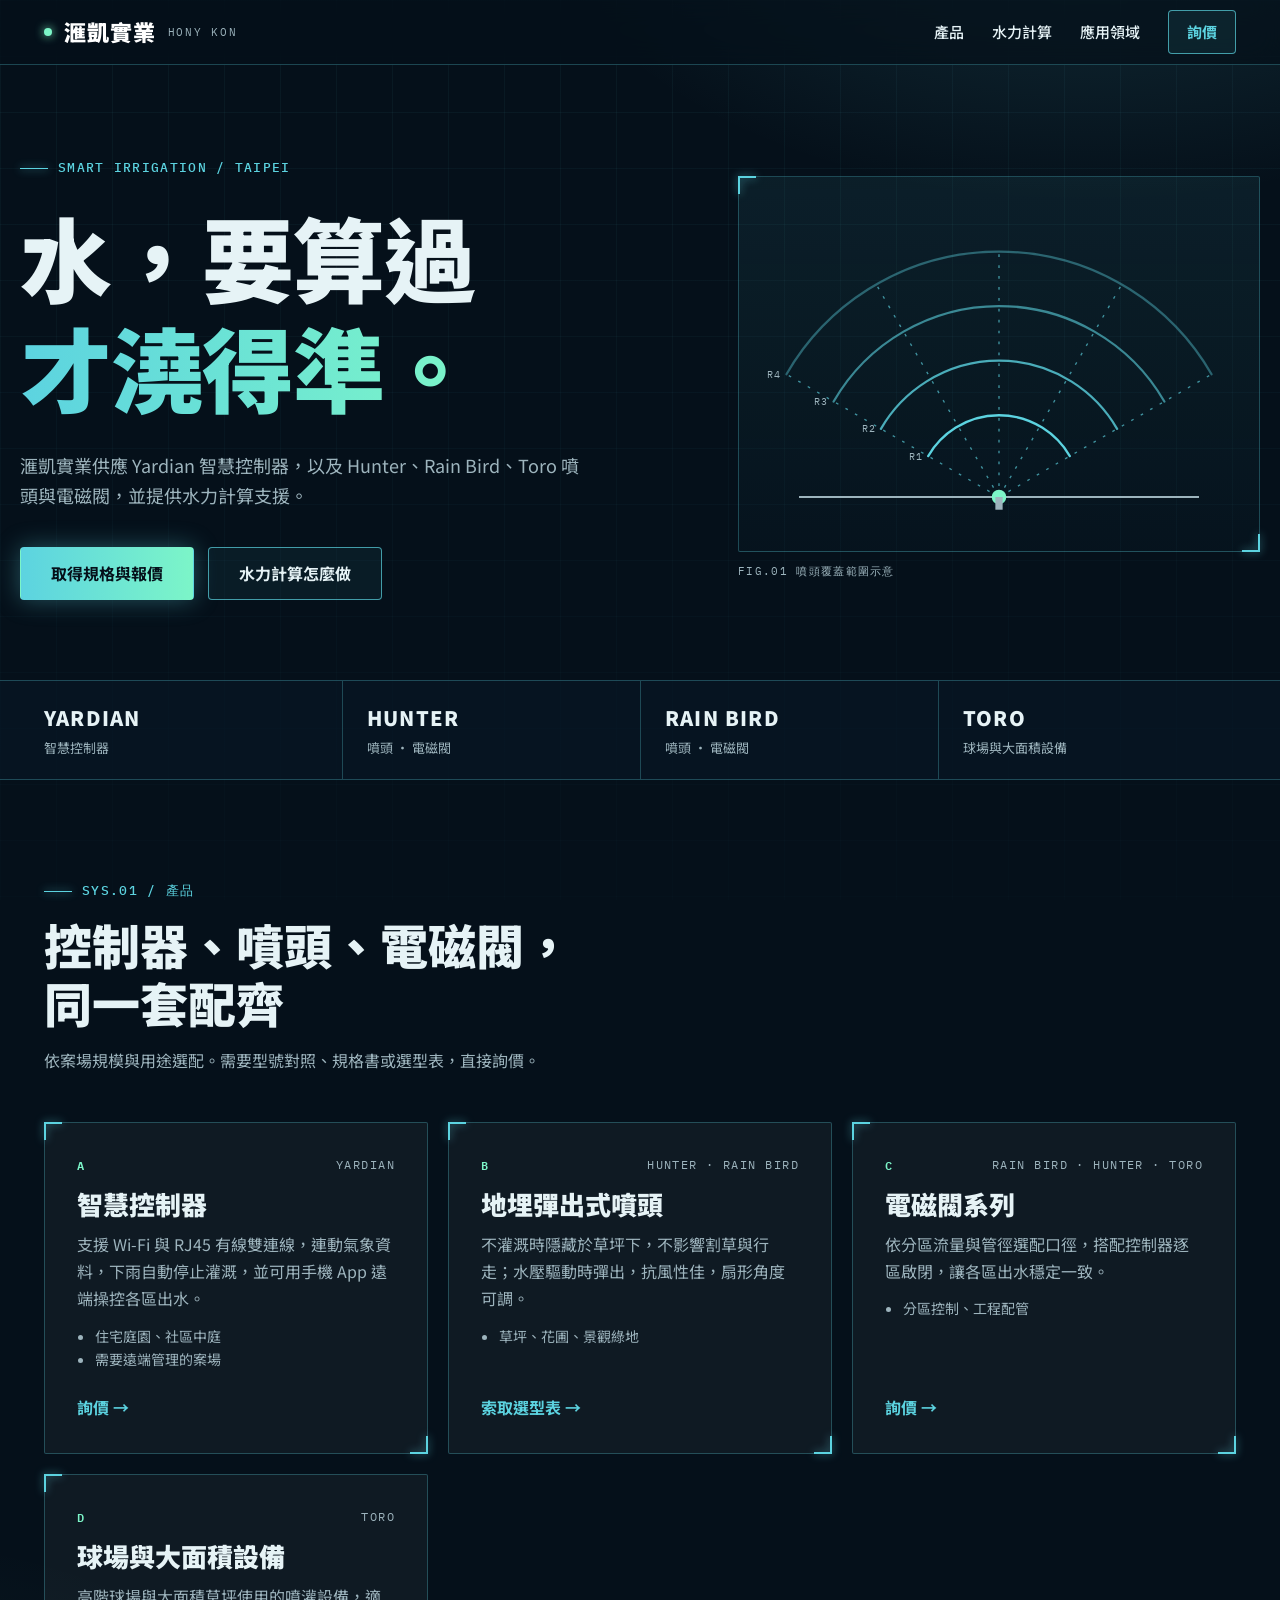
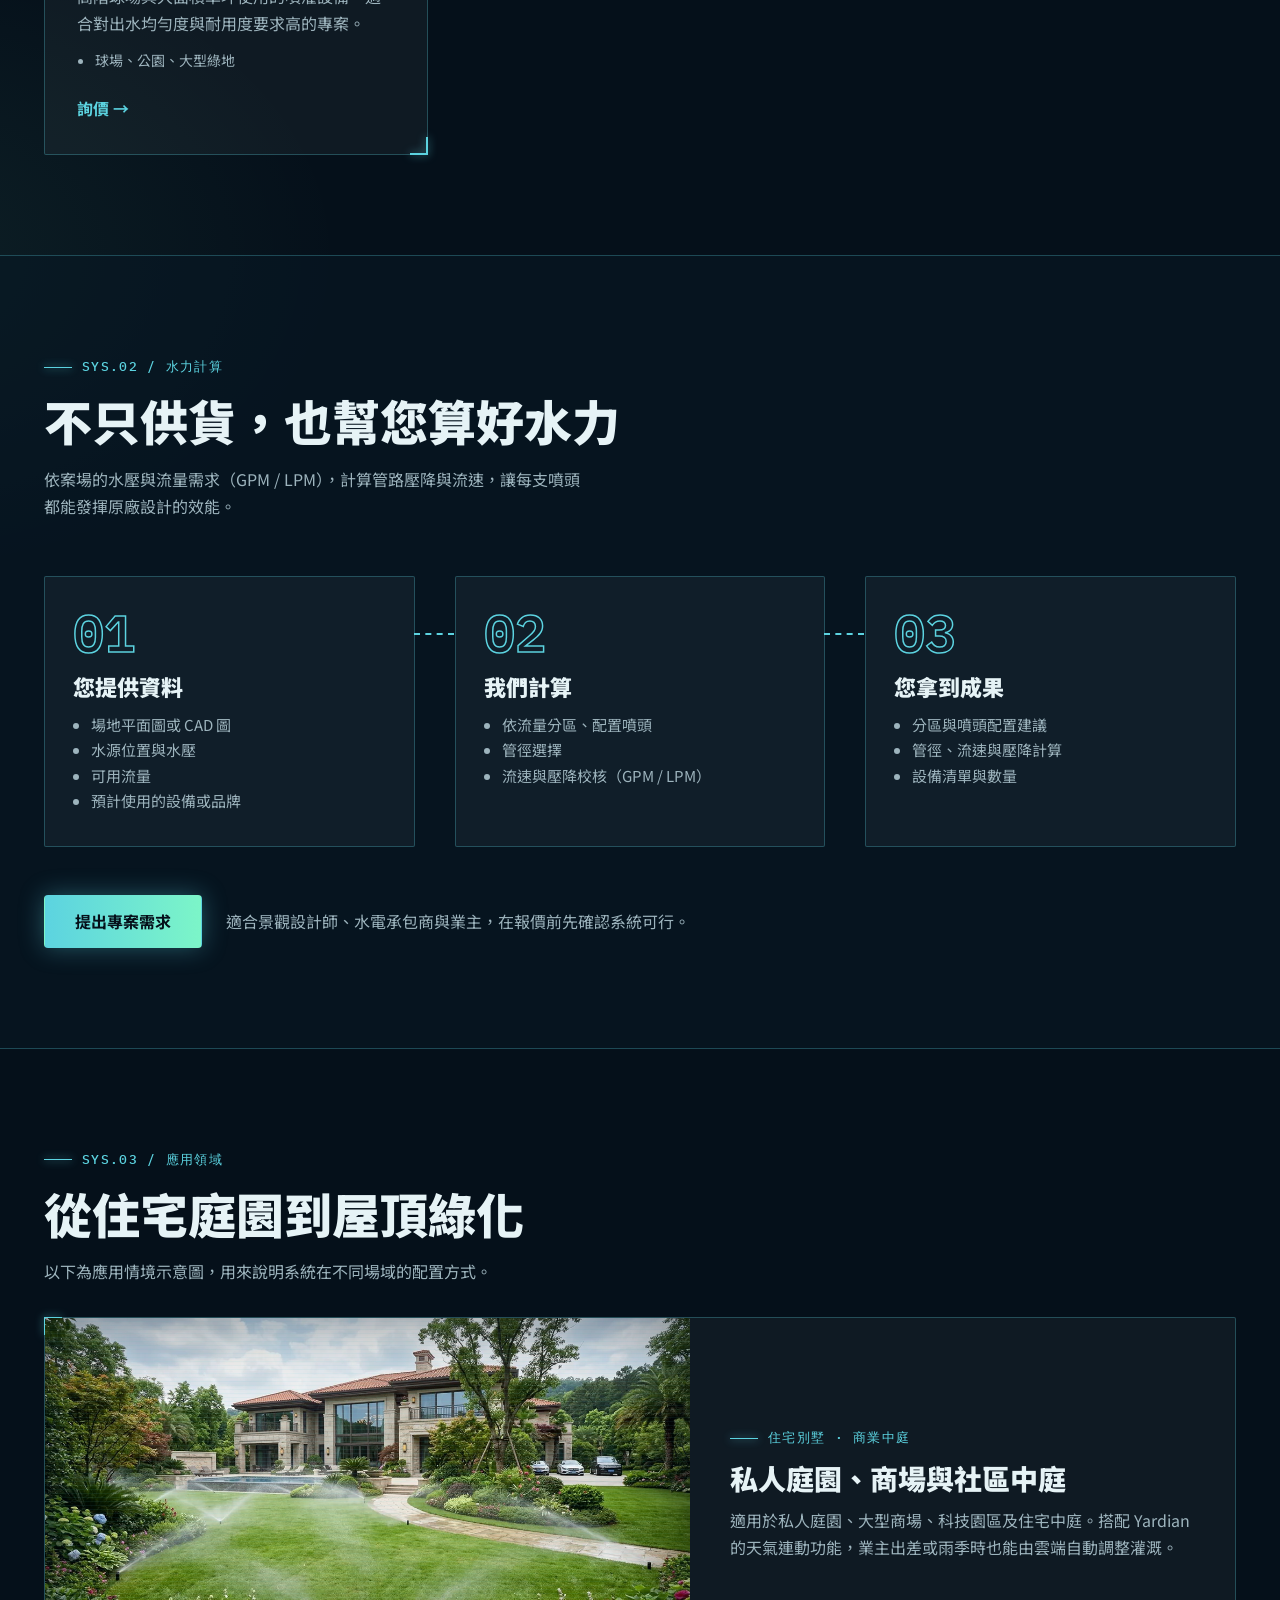
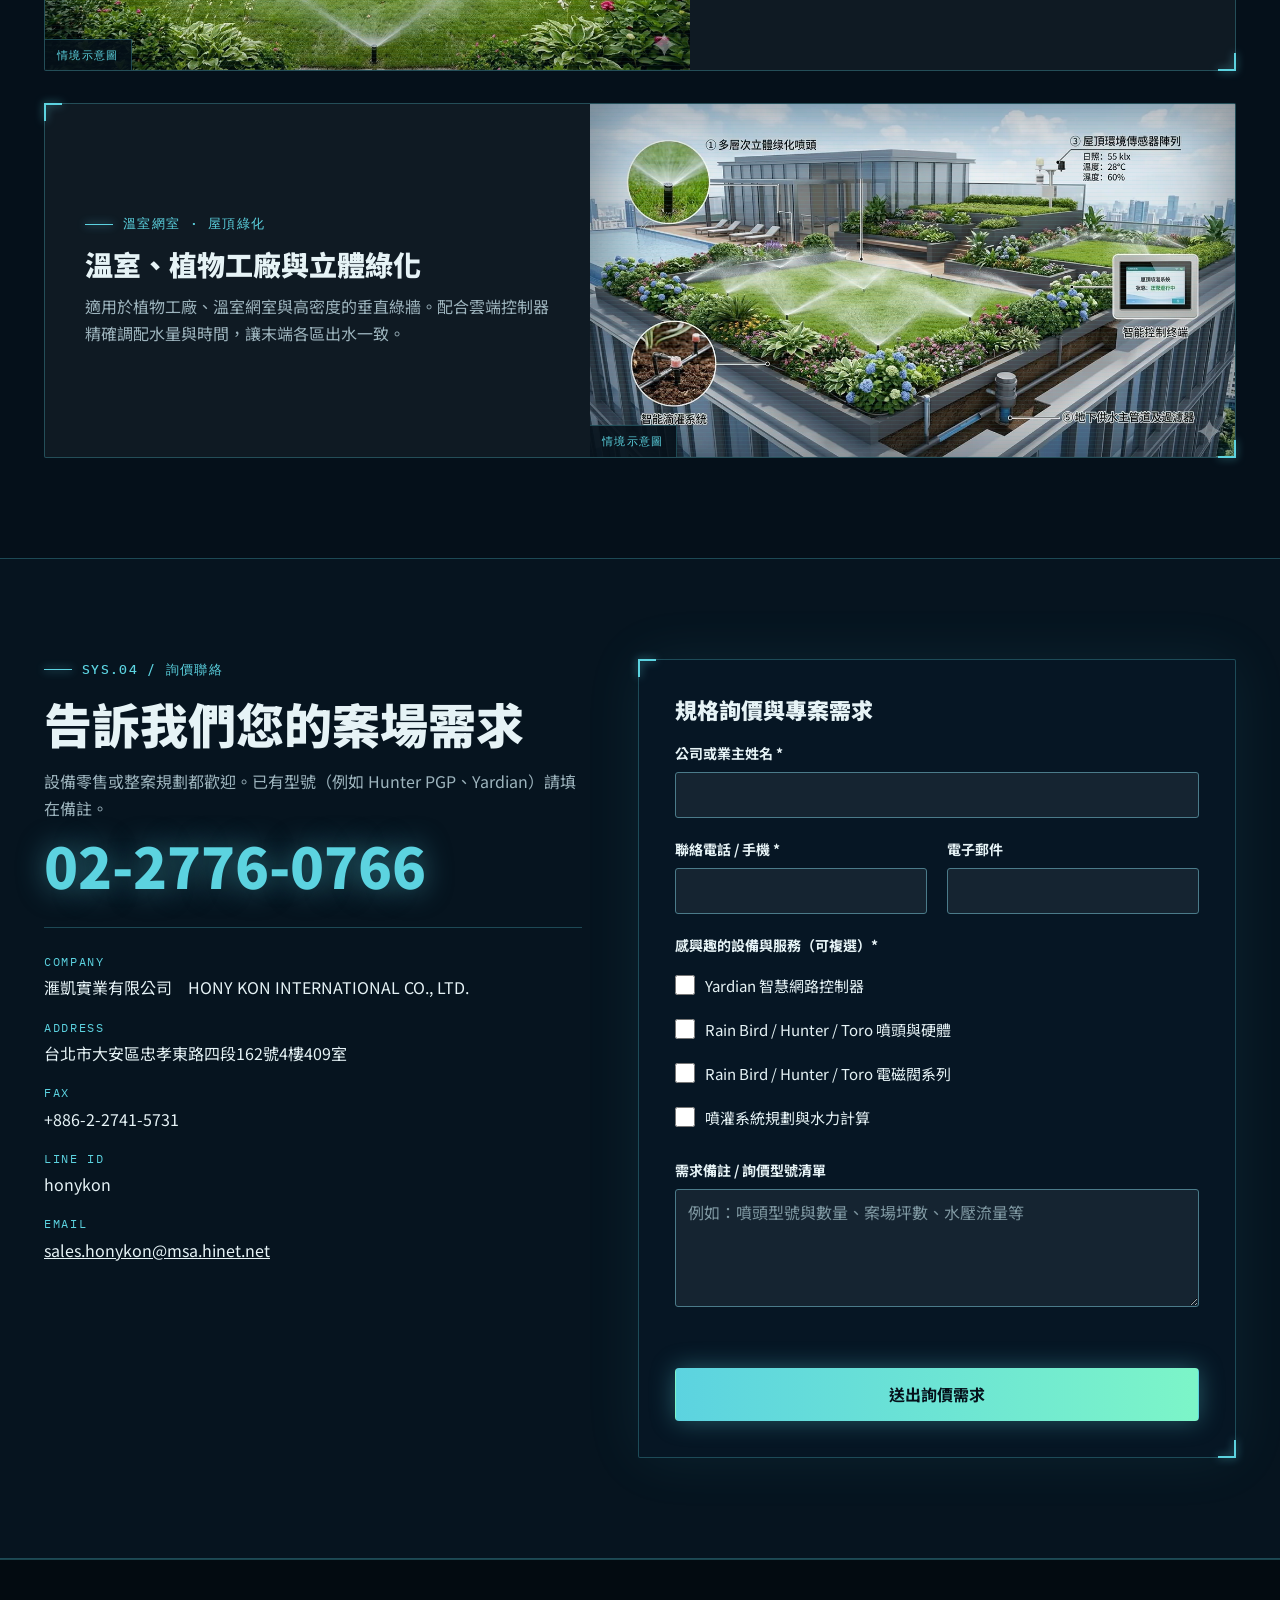
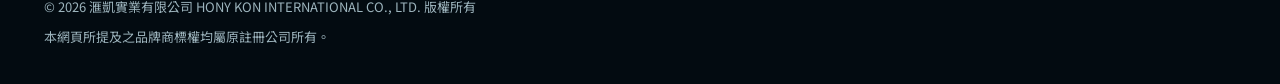
==== commit 1d307a7c: "新增風格三：高科技 HUD 風，原風格二移至 v2/ - 全深色玻璃質感面板、HUD 邊角框線、發光按鈕與標題 - 噴灑範圍圖加入流動與脈衝動畫，並支援 prefers-reduced-motion " ====
--- a/index.html
+++ b/index.html
@@ -6,7 +6,7 @@
 <meta name="robots" content="noindex"><!-- 正式上線綁定 www.honykon.com.tw 時，刪除這行 -->
 <title>滙凱實業｜水，要算過才澆得準</title>
 <meta name="description" content="滙凱實業供應 Yardian 智慧控制器與 Hunter、Rain Bird、Toro 噴灌設備，並提供水力計算支援。">
-<meta name="theme-color" content="#0B1F2A">
+<meta name="theme-color" content="#05101A">
 <link rel="canonical" href="https://www.honykon.com.tw/">
 <meta property="og:type" content="website">
 <meta property="og:locale" content="zh_TW">
@@ -40,166 +40,189 @@
 
 <style>
 :root{
-  --navy:#0B1F2A; --navy-2:#12303F; --ink:#0B1F2A; --bg:#F4F7F8; --muted:#4A5E68;
-  --line:#D3DEE2; --cyan:#5CD3E0; --deep:#0A6A7B; --deep-dark:#07505E;
-  --on-dark:#A9BFC7; --field:#7C8F98;
+  --bg:#05101A; --bg-2:#081826; --text:#E6F3F6; --muted:#9DB4BD;
+  --cyan:#5CD3E0; --mint:#7CF5C8; --glass:rgba(255,255,255,.045); --glass-2:rgba(255,255,255,.07);
+  --edge:rgba(92,211,224,.28); --edge-strong:rgba(92,211,224,.7); --field:#4B7B8A;
+  --err:#FF9A8A;
   --sans:'Noto Sans TC','PingFang TC','Microsoft JhengHei',sans-serif;
   --mono:'IBM Plex Mono',ui-monospace,Menlo,Consolas,monospace;
 }
 *{box-sizing:border-box}
 html{scroll-behavior:smooth}
-@media (prefers-reduced-motion:reduce){html{scroll-behavior:auto}}
-body{margin:0;background:var(--bg);color:var(--ink);font-family:var(--sans);font-size:16px;line-height:1.7;-webkit-font-smoothing:antialiased}
+body{margin:0;color:var(--text);font-family:var(--sans);font-size:16px;line-height:1.7;-webkit-font-smoothing:antialiased;
+  background:
+    radial-gradient(900px 520px at 85% -120px,rgba(92,211,224,.17),transparent 62%),
+    radial-gradient(760px 520px at -10% 38%,rgba(124,245,200,.07),transparent 62%),
+    var(--bg)}
+body::before{content:"";position:fixed;inset:0;z-index:-1;pointer-events:none;
+  background-image:linear-gradient(rgba(92,211,224,.055) 1px,transparent 1px),linear-gradient(90deg,rgba(92,211,224,.055) 1px,transparent 1px);
+  background-size:56px 56px;
+  -webkit-mask-image:linear-gradient(to bottom,#000,rgba(0,0,0,.25));mask-image:linear-gradient(to bottom,#000,rgba(0,0,0,.25))}
 img{max-width:100%;height:auto;display:block}
-a{color:var(--deep)}
-a:hover{color:var(--deep-dark)}
-a:focus-visible,button:focus-visible,input:focus-visible,textarea:focus-visible{outline:2px solid var(--cyan);outline-offset:2px}
+a{color:var(--cyan)}
+a:hover{color:var(--mint)}
+a:focus-visible,button:focus-visible,input:focus-visible,textarea:focus-visible{outline:2px solid var(--mint);outline-offset:2px}
 h1,h2,h3{margin:0;line-height:1.2;font-weight:900}
 p,ul{margin:0}
 section[id]{scroll-margin-top:64px}
 
-.skip{position:absolute;left:-9999px;top:8px;background:#fff;color:var(--ink);padding:10px 16px;border-radius:4px;z-index:100}
+.skip{position:absolute;left:-9999px;top:8px;background:#fff;color:#05101A;padding:10px 16px;border-radius:4px;z-index:100}
 .skip:focus{left:8px}
 .wrap{max-width:1240px;margin:0 auto;padding:0 24px}
-.mono{font-family:var(--mono);font-weight:500;letter-spacing:.08em;font-size:13px;text-transform:uppercase}
-.tag{color:var(--deep)}
-.on-dark .tag,.dark .tag{color:var(--cyan)}
-
-.btn{display:inline-block;text-decoration:none;font-weight:700;padding:15px 30px;border:2px solid transparent;font-size:16px;font-family:inherit;cursor:pointer;line-height:1.3;border-radius:2px}
-.btn-cyan{background:var(--cyan);color:var(--navy)}
-.btn-cyan:hover{background:#8BE3EC;color:var(--navy)}
-.btn-ghost{border-color:var(--on-dark);color:#fff}
-.btn-ghost:hover{border-color:#fff;background:rgba(255,255,255,.08);color:#fff}
-.btn-navy{background:var(--navy);color:#fff}
-.btn-navy:hover{background:var(--navy-2);color:#fff}
+.mono{font-family:var(--mono);font-weight:500;letter-spacing:.1em;font-size:13px;text-transform:uppercase}
+.tag{color:var(--cyan);display:flex;align-items:center;gap:10px}
+.tag::before{content:"";width:28px;height:1px;background:var(--cyan);box-shadow:0 0 8px var(--cyan)}
+.grad{background:linear-gradient(90deg,var(--cyan),var(--mint));-webkit-background-clip:text;background-clip:text;color:transparent;-webkit-text-fill-color:transparent}
+
+/* HUD 邊角框 */
+.hud{position:relative}
+.hud::before,.hud::after{content:"";position:absolute;width:16px;height:16px;border:2px solid var(--cyan);pointer-events:none;filter:drop-shadow(0 0 4px rgba(92,211,224,.7))}
+.hud::before{top:-1px;left:-1px;border-right:0;border-bottom:0}
+.hud::after{bottom:-1px;right:-1px;border-left:0;border-top:0}
+
+.btn{display:inline-block;text-decoration:none;font-weight:700;padding:15px 30px;border:1px solid transparent;font-size:16px;font-family:inherit;cursor:pointer;line-height:1.3;border-radius:4px;transition:box-shadow .2s,background .2s,border-color .2s}
+.btn-cyan{background:linear-gradient(90deg,var(--cyan),var(--mint));color:#05101A;box-shadow:0 0 24px rgba(92,211,224,.35)}
+.btn-cyan:hover{color:#05101A;box-shadow:0 0 36px rgba(124,245,200,.55)}
+.btn-ghost{border-color:var(--edge-strong);color:var(--text);background:rgba(92,211,224,.06)}
+.btn-ghost:hover{color:#fff;border-color:var(--mint);box-shadow:0 0 20px rgba(92,211,224,.3)}
 
 /* header */
-.site-header{position:sticky;top:0;z-index:50;background:var(--navy);border-bottom:1px solid #1F4252}
+.site-header{position:sticky;top:0;z-index:50;background:rgba(5,16,26,.72);backdrop-filter:blur(14px);-webkit-backdrop-filter:blur(14px);border-bottom:1px solid var(--edge)}
 .nav{display:flex;align-items:center;justify-content:space-between;min-height:64px;gap:16px}
-.brand{text-decoration:none;color:#fff;display:flex;align-items:baseline;gap:12px}
+.brand{text-decoration:none;color:#fff;display:flex;align-items:center;gap:12px}
 .brand:hover{color:#fff}
+.dot{width:8px;height:8px;border-radius:50%;background:var(--mint);box-shadow:0 0 10px var(--mint);animation:pulse 2.4s ease-in-out infinite}
 .brand-name{font-size:22px;font-weight:900;letter-spacing:.04em}
-.brand-en{font-family:var(--mono);font-size:11px;letter-spacing:.14em;color:var(--on-dark)}
+.brand-en{font-family:var(--mono);font-size:11px;letter-spacing:.16em;color:var(--muted)}
 .nav-links{display:flex;align-items:center;gap:28px;list-style:none;padding:0;margin:0}
-.nav-links a{color:#fff;text-decoration:none;font-size:15px;padding:10px 0;display:inline-block;font-weight:500}
+.nav-links a{color:var(--text);text-decoration:none;font-size:15px;padding:10px 0;display:inline-block;font-weight:500}
 .nav-links a:hover{color:var(--cyan)}
-.nav-links .nav-cta{border:2px solid var(--cyan);color:var(--cyan);padding:8px 18px;border-radius:2px;font-weight:700}
-.nav-links .nav-cta:hover{background:var(--cyan);color:var(--navy)}
-.menu-btn{display:none;background:none;border:1px solid #2C566A;border-radius:2px;width:44px;height:44px;cursor:pointer;color:#fff;padding:0}
+.nav-links .nav-cta{border:1px solid var(--edge-strong);color:var(--cyan);padding:8px 18px;border-radius:4px;font-weight:700;background:rgba(92,211,224,.08)}
+.nav-links .nav-cta:hover{background:var(--cyan);color:#05101A;box-shadow:0 0 20px rgba(92,211,224,.5)}
+.menu-btn{display:none;background:none;border:1px solid var(--edge);border-radius:4px;width:44px;height:44px;cursor:pointer;color:#fff;padding:0}
 .menu-btn svg{display:block;margin:auto}
 
 /* hero */
-.hero{background:var(--navy);color:#fff;position:relative;overflow:hidden;
-  background-image:linear-gradient(rgba(92,211,224,.07) 1px,transparent 1px),linear-gradient(90deg,rgba(92,211,224,.07) 1px,transparent 1px);
-  background-size:48px 48px}
-.hero-grid{display:flex;flex-wrap:wrap;align-items:center;gap:40px 56px;padding:88px 0 96px}
+.hero-grid{display:flex;flex-wrap:wrap;align-items:center;gap:48px 56px;padding:92px 0 80px}
 .hero-copy{flex:1 1 480px;min-width:0}
-.hero .mono{color:var(--cyan);margin-bottom:20px}
+.hero .tag{margin-bottom:22px}
 .hero h1{font-size:clamp(42px,7.4vw,92px);letter-spacing:-.01em;margin-bottom:28px}
-.hero h1 span{color:var(--cyan)}
-.hero-sub{font-size:18px;color:var(--on-dark);max-width:32em;margin-bottom:36px}
-.hero-actions{display:flex;flex-wrap:wrap;gap:12px}
-.hero-art{flex:1 1 340px;min-width:0;max-width:560px}
-.hero-art figcaption{margin-top:8px;font-family:var(--mono);font-size:11px;letter-spacing:.1em;color:var(--on-dark)}
-
-.brandbar{background:var(--navy-2);color:#fff;border-top:1px solid #1F4252}
+.hero-sub{font-size:18px;color:var(--muted);max-width:32em;margin-bottom:36px}
+.hero-actions{display:flex;flex-wrap:wrap;gap:14px}
+.hero-art{flex:1 1 340px;min-width:0;max-width:560px;margin:0}
+.hero-frame{background:linear-gradient(180deg,rgba(92,211,224,.08),rgba(92,211,224,.02));border:1px solid var(--edge);padding:20px;border-radius:2px}
+.hero-art figcaption{margin-top:10px;font-family:var(--mono);font-size:11px;letter-spacing:.12em;color:var(--muted)}
+.arc{stroke:var(--cyan);fill:none;stroke-width:2.5;stroke-linecap:round}
+.ray{stroke:var(--cyan);fill:none;stroke-width:1.5;stroke-dasharray:3 9;opacity:.65;animation:flow 3s linear infinite}
+.ground{stroke:#9DB4BD;stroke-width:2}
+.pulse-ring{fill:none;stroke:var(--mint);stroke-width:2;transform-box:fill-box;transform-origin:center;animation:ring 2.6s ease-out infinite}
+.svg-label{font-family:var(--mono);font-size:11px;fill:#9DB4BD;letter-spacing:.08em}
+
+@keyframes flow{to{stroke-dashoffset:-48}}
+@keyframes pulse{0%,100%{opacity:1}50%{opacity:.35}}
+@keyframes ring{0%{transform:scale(1);opacity:.9}100%{transform:scale(4.2);opacity:0}}
+
+.brandbar{border-top:1px solid var(--edge);border-bottom:1px solid var(--edge);background:rgba(8,24,38,.7)}
 .brandbar .wrap{display:flex;flex-wrap:wrap}
-.brandbar-item{flex:1 1 200px;padding:20px 24px 20px 0;display:flex;flex-direction:column;gap:2px;border-left:1px solid #2C566A;padding-left:20px}
+.brandbar-item{flex:1 1 200px;padding:20px 20px 20px 24px;display:flex;flex-direction:column;gap:2px;border-left:1px solid var(--edge)}
 .brandbar-item:first-child{border-left:0;padding-left:0}
-.brandbar-name{font-weight:900;font-size:20px;letter-spacing:.04em}
-.brandbar-role{font-size:13px;color:var(--on-dark)}
+.brandbar-name{font-weight:900;font-size:20px;letter-spacing:.06em}
+.brandbar-role{font-size:13px;color:var(--muted)}
 
 /* sections */
-.section{padding:96px 0}
-.h2{font-size:clamp(30px,4vw,48px);margin:12px 0 16px}
-.lead{color:var(--muted);max-width:30em}
-
-.split{display:grid;grid-template-columns:minmax(0,340px) minmax(0,1fr);gap:64px;align-items:start}
-.sticky{position:sticky;top:96px}
-
-.rows{border-bottom:1px solid var(--line)}
-.row{display:flex;flex-wrap:wrap;gap:12px 32px;padding:32px 0;border-top:1px solid var(--line);align-items:flex-start}
-.row-num{flex:0 0 48px;font-family:var(--mono);font-weight:600;color:var(--deep);font-size:15px;padding-top:6px}
-.row-title{flex:1 1 220px;min-width:0}
-.row-brand{font-family:var(--mono);font-size:12px;letter-spacing:.12em;color:var(--deep);font-weight:600;margin-bottom:6px}
-.row-title h3{font-size:26px}
-.row-desc{flex:2 1 300px;min-width:0;color:var(--muted)}
-.row-desc ul{padding-left:18px;margin-top:10px;font-size:14px}
-.row-link{flex:0 0 auto;font-weight:700;text-decoration:none;white-space:nowrap;padding:6px 0}
-
-/* hydraulics */
-.blue{background:#E4EEF1;
-  background-image:linear-gradient(rgba(10,106,123,.09) 1px,transparent 1px),linear-gradient(90deg,rgba(10,106,123,.09) 1px,transparent 1px);
-  background-size:32px 32px}
-.steps{display:grid;grid-template-columns:repeat(auto-fit,minmax(260px,1fr));gap:24px;margin-top:48px}
-.step{background:#fff;border-top:4px solid var(--deep);padding:28px 28px 32px}
-.step-num{font-family:var(--mono);font-weight:600;font-size:44px;line-height:1;color:var(--deep)}
-.step h3{font-size:22px;margin:14px 0 12px}
+.section{padding:100px 0}
+.h2{font-size:clamp(30px,4vw,48px);margin:14px 0 16px}
+.lead{color:var(--muted);max-width:34em}
+
+/* 產品 */
+.cards{display:grid;grid-template-columns:repeat(auto-fit,minmax(300px,1fr));gap:20px;margin-top:48px}
+.card{background:var(--glass);border:1px solid var(--edge);border-radius:2px;padding:32px;display:flex;flex-direction:column;gap:12px;transition:border-color .25s,box-shadow .25s,background .25s}
+.card:hover{background:var(--glass-2);border-color:var(--edge-strong);box-shadow:0 0 0 1px rgba(92,211,224,.25),0 12px 48px rgba(92,211,224,.12)}
+.card-top{display:flex;justify-content:space-between;align-items:center;gap:12px}
+.card-id{font-family:var(--mono);font-size:12px;letter-spacing:.14em;color:var(--mint);font-weight:600}
+.card-brand{font-family:var(--mono);font-size:12px;letter-spacing:.12em;color:var(--muted)}
+.card h3{font-size:26px}
+.card p{color:var(--muted)}
+.card ul{padding-left:18px;font-size:14px;color:var(--muted)}
+.card-link{margin-top:auto;padding-top:10px;font-weight:700;text-decoration:none}
+
+/* 水力計算 */
+.pipeline{border-top:1px solid var(--edge);border-bottom:1px solid var(--edge);background:rgba(8,24,38,.55)}
+.steps{display:grid;grid-template-columns:repeat(auto-fit,minmax(260px,1fr));gap:40px;margin-top:56px}
+.step{position:relative;background:var(--glass);border:1px solid var(--edge);padding:28px 28px 32px;border-radius:2px}
+.step-num{font-family:var(--mono);font-weight:600;font-size:52px;line-height:1;color:transparent;-webkit-text-stroke:1.5px var(--cyan)}
+.step h3{font-size:22px;margin:16px 0 12px}
 .step ul{padding-left:18px;color:var(--muted);font-size:15px}
-.cta-line{margin-top:40px;display:flex;flex-wrap:wrap;align-items:center;gap:16px 24px}
+.step:not(:last-child)::after{content:"";position:absolute;top:56px;right:-40px;width:40px;border-top:2px dashed var(--cyan);animation:flow 3s linear infinite}
+.cta-line{margin-top:48px;display:flex;flex-wrap:wrap;align-items:center;gap:16px 24px}
 .cta-line p{color:var(--muted)}
 
-/* applications */
-.app-row{display:flex;flex-wrap:wrap;background:#fff;border:1px solid var(--line);margin-top:32px}
+/* 應用 */
+.app-row{display:flex;flex-wrap:wrap;background:var(--glass);border:1px solid var(--edge);margin-top:32px;border-radius:2px}
 .app-row.rev{flex-direction:row-reverse}
-.app-img{flex:1 1 460px;min-width:0;position:relative;margin:0}
+.app-img{flex:1 1 460px;min-width:0;position:relative;margin:0;overflow:hidden}
 .app-img img{width:100%;height:100%;min-height:260px;object-fit:cover}
-.app-img figcaption{position:absolute;left:0;bottom:0;background:var(--navy);color:#fff;font-family:var(--mono);font-size:11px;letter-spacing:.1em;padding:6px 12px}
-.app-text{flex:1 1 360px;min-width:0;padding:44px 40px;display:flex;flex-direction:column;justify-content:center;gap:12px}
+.app-img::after{content:"";position:absolute;inset:0;pointer-events:none;background:repeating-linear-gradient(0deg,rgba(92,211,224,.07) 0 1px,transparent 1px 4px);box-shadow:inset 0 0 80px rgba(5,16,26,.55)}
+.app-img figcaption{position:absolute;left:0;bottom:0;z-index:1;background:rgba(5,16,26,.88);border-top:1px solid var(--edge);border-right:1px solid var(--edge);color:var(--cyan);font-family:var(--mono);font-size:11px;letter-spacing:.12em;padding:6px 12px}
+.app-text{flex:1 1 360px;min-width:0;padding:48px 40px;display:flex;flex-direction:column;justify-content:center;gap:12px}
 .app-text h3{font-size:28px}
 .app-text p:last-child{color:var(--muted)}
 
-/* contact */
-.dark{background:var(--navy);color:#fff}
-.dark .lead{color:var(--on-dark)}
+/* 聯絡 */
 .contact-grid{display:flex;flex-wrap:wrap;gap:56px}
 .contact-info{flex:1 1 360px;min-width:0}
-.bigtel{display:inline-block;font-size:clamp(30px,4.6vw,52px);font-weight:900;color:var(--cyan);text-decoration:none;line-height:1.15;margin:8px 0 28px}
-.bigtel:hover{color:#fff}
-.info-list{display:flex;flex-direction:column;gap:16px;border-top:1px solid #2C566A;padding-top:24px}
-.info-label{font-family:var(--mono);font-size:12px;letter-spacing:.12em;color:var(--on-dark)}
-.info-value{margin-top:2px}
-.info-value a{color:#fff}
-.info-value a:hover{color:var(--cyan)}
-.form{flex:1 1 420px;min-width:0;background:#fff;color:var(--ink);padding:36px;display:flex;flex-direction:column;gap:20px;border-top:4px solid var(--cyan)}
+.bigtel{display:inline-block;font-size:clamp(32px,4.8vw,56px);font-weight:900;color:var(--cyan);text-decoration:none;line-height:1.15;margin:10px 0 30px;text-shadow:0 0 28px rgba(92,211,224,.5)}
+.bigtel:hover{color:var(--mint)}
+.info-list{display:flex;flex-direction:column;gap:16px;border-top:1px solid var(--edge);padding-top:24px}
+.info-label{font-family:var(--mono);font-size:12px;letter-spacing:.14em;color:var(--cyan)}
+.info-value{margin-top:2px;color:var(--text)}
+.info-value a{color:var(--text)}
+.info-value a:hover{color:var(--mint)}
+.form{flex:1 1 420px;min-width:0;background:rgba(8,24,38,.82);border:1px solid var(--edge);padding:36px;display:flex;flex-direction:column;gap:20px;border-radius:2px;box-shadow:0 0 60px rgba(92,211,224,.08)}
 .form h3{font-size:22px}
 .field{display:flex;flex-direction:column;gap:6px;min-width:0}
 .field-row{display:flex;flex-wrap:wrap;gap:20px}
 .field-row .field{flex:1 1 180px}
 .field label,.legend{font-size:14px;font-weight:700}
-.field input,.field textarea{border:1px solid var(--field);border-radius:2px;padding:0 12px;font-size:16px;font-family:inherit;color:var(--ink);background:#fff}
+.field input,.field textarea{border:1px solid var(--field);border-radius:3px;padding:0 12px;font-size:16px;font-family:inherit;color:var(--text);background:rgba(255,255,255,.06)}
 .field input{height:46px}
 .field textarea{padding:10px 12px;resize:vertical;min-height:110px}
+.field input:focus,.field textarea:focus{border-color:var(--cyan);box-shadow:0 0 0 3px rgba(92,211,224,.2);outline:none}
+.field textarea::placeholder{color:#7F98A2}
 fieldset{border:0;padding:0;margin:0;min-width:0}
 .legend{padding:0;margin-bottom:6px}
 .check{display:flex;align-items:center;gap:10px;min-height:44px;font-size:15px;cursor:pointer}
-.check input{width:20px;height:20px;margin:0;accent-color:var(--deep)}
+.check input{width:20px;height:20px;margin:0;accent-color:var(--cyan)}
 .hp{position:absolute;left:-9999px;width:1px;height:1px;overflow:hidden}
 .form-status{font-size:14px;min-height:1.5em}
-.form-status.error{color:#9B2C1F}
-.form-status.ok{color:var(--deep-dark)}
+.form-status.error{color:var(--err)}
+.form-status.ok{color:var(--mint)}
 .form .btn{width:100%;min-height:50px}
 
-.site-footer{background:#07151D;color:var(--on-dark);padding:36px 0;font-size:13px}
+.site-footer{border-top:1px solid var(--edge);color:var(--muted);padding:36px 0;font-size:13px;background:rgba(3,10,16,.8)}
 .site-footer p+p{margin-top:8px}
 
-@media (max-width:900px){
-  .split{grid-template-columns:minmax(0,1fr);gap:32px}
-  .sticky{position:static}
-}
 @media (max-width:860px){
   .menu-btn{display:block}
   .nav{flex-wrap:wrap;padding:10px 0}
   .brand-en{display:none}
   .nav-links{display:none;flex-direction:column;align-items:stretch;gap:0;width:100%;padding:8px 0 16px}
   .nav-links.open{display:flex}
-  .nav-links a{display:block;padding:12px 4px;border-bottom:1px solid #1F4252}
+  .nav-links a{display:block;padding:12px 4px;border-bottom:1px solid var(--edge)}
   .nav-links .nav-cta{margin-top:12px;text-align:center}
-  .hero-grid{padding:56px 0 64px}
+  .hero-grid{padding:56px 0 56px}
   .section{padding:64px 0}
   .app-text{padding:28px 24px}
   .form{padding:24px}
   .brandbar-item{flex-basis:45%;border-left:0;padding-left:0}
+  .step:not(:last-child)::after{display:none}
+  .steps{gap:20px}
+}
+@media (prefers-reduced-motion:reduce){
+  html{scroll-behavior:auto}
+  .dot,.ray,.pulse-ring,.step::after{animation:none!important}
+  .pulse-ring{opacity:.5}
+  .btn,.card{transition:none}
 }
 </style>
 </head>
@@ -209,6 +232,7 @@
 <header class="site-header">
   <div class="wrap nav">
     <a class="brand" href="#top">
+      <span class="dot" aria-hidden="true"></span>
       <span class="brand-name">滙凱實業</span>
       <span class="brand-en">HONY KON</span>
     </a>
@@ -230,33 +254,36 @@
 <section class="hero">
   <div class="wrap hero-grid">
     <div class="hero-copy">
-      <p class="mono">Smart Irrigation / Taipei</p>
-      <h1>水，要算過<br><span>才澆得準。</span></h1>
+      <p class="mono tag">Smart Irrigation / Taipei</p>
+      <h1>水，要算過<br><span class="grad">才澆得準。</span></h1>
       <p class="hero-sub">滙凱實業供應 Yardian 智慧控制器，以及 Hunter、Rain Bird、Toro 噴頭與電磁閥，並提供水力計算支援。</p>
       <div class="hero-actions">
         <a class="btn btn-cyan" href="#contact">取得規格與報價</a>
         <a class="btn btn-ghost" href="#hydraulics">水力計算怎麼做</a>
       </div>
     </div>
-    <figure class="hero-art" style="margin:0">
-      <svg viewBox="0 0 480 360" role="img" aria-label="噴頭灑水範圍示意圖" width="100%" height="auto">
-        <g fill="none" stroke="#5CD3E0" stroke-linecap="round">
-          <path d="M162.1 285A90 90 0 0 1 317.9 285" stroke-width="2.5"/>
-          <path d="M110.1 255A150 150 0 0 1 369.9 255" stroke-width="2.5" opacity=".8"/>
-          <path d="M58.1 225A210 210 0 0 1 421.9 225" stroke-width="2.5" opacity=".6"/>
-          <path d="M6.2 195A270 270 0 0 1 473.8 195" stroke-width="2.5" opacity=".4"/>
-          <g stroke-width="1.5" stroke-dasharray="3 7" opacity=".7">
-            <path d="M240 330L6.2 195"/>
-            <path d="M240 330L105 96.2"/>
-            <path d="M240 330L240 60"/>
-            <path d="M240 330L375 96.2"/>
-            <path d="M240 330L473.8 195"/>
-          </g>
-          <path d="M20 330H460" stroke="#A9BFC7" stroke-width="2"/>
-        </g>
-        <circle cx="240" cy="330" r="7" fill="#5CD3E0"/>
-        <rect x="236" y="330" width="8" height="14" fill="#A9BFC7"/>
-      </svg>
+    <figure class="hero-art">
+      <div class="hero-frame hud">
+        <svg viewBox="-24 0 528 360" role="img" aria-label="噴頭灑水範圍示意圖" width="100%" height="auto">
+          <path class="arc" d="M162.1 285A90 90 0 0 1 317.9 285"/>
+          <path class="arc" d="M110.1 255A150 150 0 0 1 369.9 255" opacity=".8"/>
+          <path class="arc" d="M58.1 225A210 210 0 0 1 421.9 225" opacity=".6"/>
+          <path class="arc" d="M6.2 195A270 270 0 0 1 473.8 195" opacity=".4"/>
+          <path class="ray" d="M240 330L6.2 195"/>
+          <path class="ray" d="M240 330L105 96.2"/>
+          <path class="ray" d="M240 330L240 60"/>
+          <path class="ray" d="M240 330L375 96.2"/>
+          <path class="ray" d="M240 330L473.8 195"/>
+          <path class="ground" d="M20 330H460"/>
+          <circle class="pulse-ring" cx="240" cy="330" r="7"/>
+          <circle cx="240" cy="330" r="7" fill="#7CF5C8"/>
+          <rect x="236" y="330" width="8" height="14" fill="#9DB4BD"/>
+          <text class="svg-label" x="156" y="289" text-anchor="end">R1</text>
+          <text class="svg-label" x="104" y="259" text-anchor="end">R2</text>
+          <text class="svg-label" x="52" y="229" text-anchor="end">R3</text>
+          <text class="svg-label" x="0" y="199" text-anchor="end">R4</text>
+        </svg>
+      </div>
       <figcaption>FIG.01 噴頭覆蓋範圍示意</figcaption>
     </figure>
   </div>
@@ -271,68 +298,46 @@
 </section>
 
 <section class="section" id="products">
-  <div class="wrap split">
-    <div class="sticky">
-      <p class="mono tag">01 / 產品</p>
-      <h2 class="h2">控制器、噴頭、電磁閥，同一套配齊</h2>
-      <p class="lead">依案場規模與用途選配。需要型號對照、規格書或選型表，直接詢價。</p>
-    </div>
-    <div class="rows">
-      <div class="row">
-        <span class="row-num">A</span>
-        <div class="row-title">
-          <p class="row-brand">YARDIAN</p>
-          <h3>智慧控制器</h3>
-        </div>
-        <div class="row-desc">
-          <p>支援 Wi-Fi 與 RJ45 有線雙連線，連動氣象資料，下雨自動停止灌溉，並可用手機 App 遠端操控各區出水。</p>
-          <ul><li>住宅庭園、社區中庭</li><li>需要遠端管理的案場</li></ul>
-        </div>
-        <a class="row-link" href="#contact">詢價 →</a>
-      </div>
-      <div class="row">
-        <span class="row-num">B</span>
-        <div class="row-title">
-          <p class="row-brand">HUNTER · RAIN BIRD</p>
-          <h3>地埋彈出式噴頭</h3>
-        </div>
-        <div class="row-desc">
-          <p>不灌溉時隱藏於草坪下，不影響割草與行走；水壓驅動時彈出，抗風性佳，扇形角度可調。</p>
-          <ul><li>草坪、花圃、景觀綠地</li></ul>
-        </div>
-        <a class="row-link" href="#contact">索取選型表 →</a>
-      </div>
-      <div class="row">
-        <span class="row-num">C</span>
-        <div class="row-title">
-          <p class="row-brand">RAIN BIRD · HUNTER · TORO</p>
-          <h3>電磁閥系列</h3>
-        </div>
-        <div class="row-desc">
-          <p>依分區流量與管徑選配口徑，搭配控制器逐區啟閉，讓各區出水穩定一致。</p>
-          <ul><li>分區控制、工程配管</li></ul>
-        </div>
-        <a class="row-link" href="#contact">詢價 →</a>
-      </div>
-      <div class="row">
-        <span class="row-num">D</span>
-        <div class="row-title">
-          <p class="row-brand">TORO</p>
-          <h3>球場與大面積設備</h3>
-        </div>
-        <div class="row-desc">
-          <p>高階球場與大面積草坪使用的噴灌設備，適合對出水均勻度與耐用度要求高的專案。</p>
-          <ul><li>球場、公園、大型綠地</li></ul>
-        </div>
-        <a class="row-link" href="#contact">詢價 →</a>
-      </div>
+  <div class="wrap">
+    <p class="mono tag">SYS.01 / 產品</p>
+    <h2 class="h2">控制器、噴頭、電磁閥，<br>同一套配齊</h2>
+    <p class="lead">依案場規模與用途選配。需要型號對照、規格書或選型表，直接詢價。</p>
+    <div class="cards">
+      <article class="card hud">
+        <div class="card-top"><span class="card-id">A</span><span class="card-brand">YARDIAN</span></div>
+        <h3>智慧控制器</h3>
+        <p>支援 Wi-Fi 與 RJ45 有線雙連線，連動氣象資料，下雨自動停止灌溉，並可用手機 App 遠端操控各區出水。</p>
+        <ul><li>住宅庭園、社區中庭</li><li>需要遠端管理的案場</li></ul>
+        <a class="card-link" href="#contact">詢價 →</a>
+      </article>
+      <article class="card hud">
+        <div class="card-top"><span class="card-id">B</span><span class="card-brand">HUNTER · RAIN BIRD</span></div>
+        <h3>地埋彈出式噴頭</h3>
+        <p>不灌溉時隱藏於草坪下，不影響割草與行走；水壓驅動時彈出，抗風性佳，扇形角度可調。</p>
+        <ul><li>草坪、花圃、景觀綠地</li></ul>
+        <a class="card-link" href="#contact">索取選型表 →</a>
+      </article>
+      <article class="card hud">
+        <div class="card-top"><span class="card-id">C</span><span class="card-brand">RAIN BIRD · HUNTER · TORO</span></div>
+        <h3>電磁閥系列</h3>
+        <p>依分區流量與管徑選配口徑，搭配控制器逐區啟閉，讓各區出水穩定一致。</p>
+        <ul><li>分區控制、工程配管</li></ul>
+        <a class="card-link" href="#contact">詢價 →</a>
+      </article>
+      <article class="card hud">
+        <div class="card-top"><span class="card-id">D</span><span class="card-brand">TORO</span></div>
+        <h3>球場與大面積設備</h3>
+        <p>高階球場與大面積草坪使用的噴灌設備，適合對出水均勻度與耐用度要求高的專案。</p>
+        <ul><li>球場、公園、大型綠地</li></ul>
+        <a class="card-link" href="#contact">詢價 →</a>
+      </article>
     </div>
   </div>
 </section>
 
-<section class="section blue" id="hydraulics">
+<section class="section pipeline" id="hydraulics">
   <div class="wrap">
-    <p class="mono tag">02 / 水力計算</p>
+    <p class="mono tag">SYS.02 / 水力計算</p>
     <h2 class="h2">不只供貨，也幫您算好水力</h2>
     <p class="lead">依案場的水壓與流量需求（GPM / LPM），計算管路壓降與流速，讓每支噴頭都能發揮原廠設計的效能。</p>
     <div class="steps">
@@ -366,7 +371,7 @@
       </div>
     </div>
     <div class="cta-line">
-      <a class="btn btn-navy" href="#contact">提出專案需求</a>
+      <a class="btn btn-cyan" href="#contact">提出專案需求</a>
       <p>適合景觀設計師、水電承包商與業主，在報價前先確認系統可行。</p>
     </div>
   </div>
@@ -374,11 +379,11 @@
 
 <section class="section" id="solutions">
   <div class="wrap">
-    <p class="mono tag">03 / 應用領域</p>
+    <p class="mono tag">SYS.03 / 應用領域</p>
     <h2 class="h2">從住宅庭園到屋頂綠化</h2>
     <p class="lead">以下為應用情境示意圖，用來說明系統在不同場域的配置方式。</p>
 
-    <div class="app-row">
+    <div class="app-row hud">
       <figure class="app-img">
         <img src="case1.webp" width="1200" height="655" loading="lazy" alt="別墅庭園草坪上地埋噴頭灑水的情境示意圖">
         <figcaption>情境示意圖</figcaption>
@@ -390,7 +395,7 @@
       </div>
     </div>
 
-    <div class="app-row rev">
+    <div class="app-row rev hud">
       <figure class="app-img">
         <img src="case2.webp" width="1200" height="655" loading="lazy" alt="高樓屋頂花園噴灌與控制系統配置的情境示意圖">
         <figcaption>情境示意圖</figcaption>
@@ -405,10 +410,10 @@
   </div>
 </section>
 
-<section class="section dark" id="contact">
+<section class="section pipeline" id="contact">
   <div class="wrap contact-grid">
     <div class="contact-info">
-      <p class="mono tag">04 / 詢價聯絡</p>
+      <p class="mono tag">SYS.04 / 詢價聯絡</p>
       <h2 class="h2">告訴我們您的案場需求</h2>
       <p class="lead">設備零售或整案規劃都歡迎。已有型號（例如 Hunter PGP、Yardian）請填在備註。</p>
       <a class="bigtel" href="tel:+886227760766">02-2776-0766</a>
@@ -436,7 +441,7 @@
       </div>
     </div>
 
-    <form class="form" id="inquiry-form" novalidate>
+    <form class="form hud" id="inquiry-form" novalidate>
       <h3>規格詢價與專案需求</h3>
       <div class="field">
         <label for="f-name">公司或業主姓名 *</label>
@@ -467,7 +472,7 @@
         <label>請勿填寫<input type="text" name="_gotcha" tabindex="-1" autocomplete="off"></label>
       </div>
       <p class="form-status" id="form-status" role="status" aria-live="polite"></p>
-      <button class="btn btn-navy" type="submit">送出詢價需求</button>
+      <button class="btn btn-cyan" type="submit">送出詢價需求</button>
     </form>
   </div>
 </section>
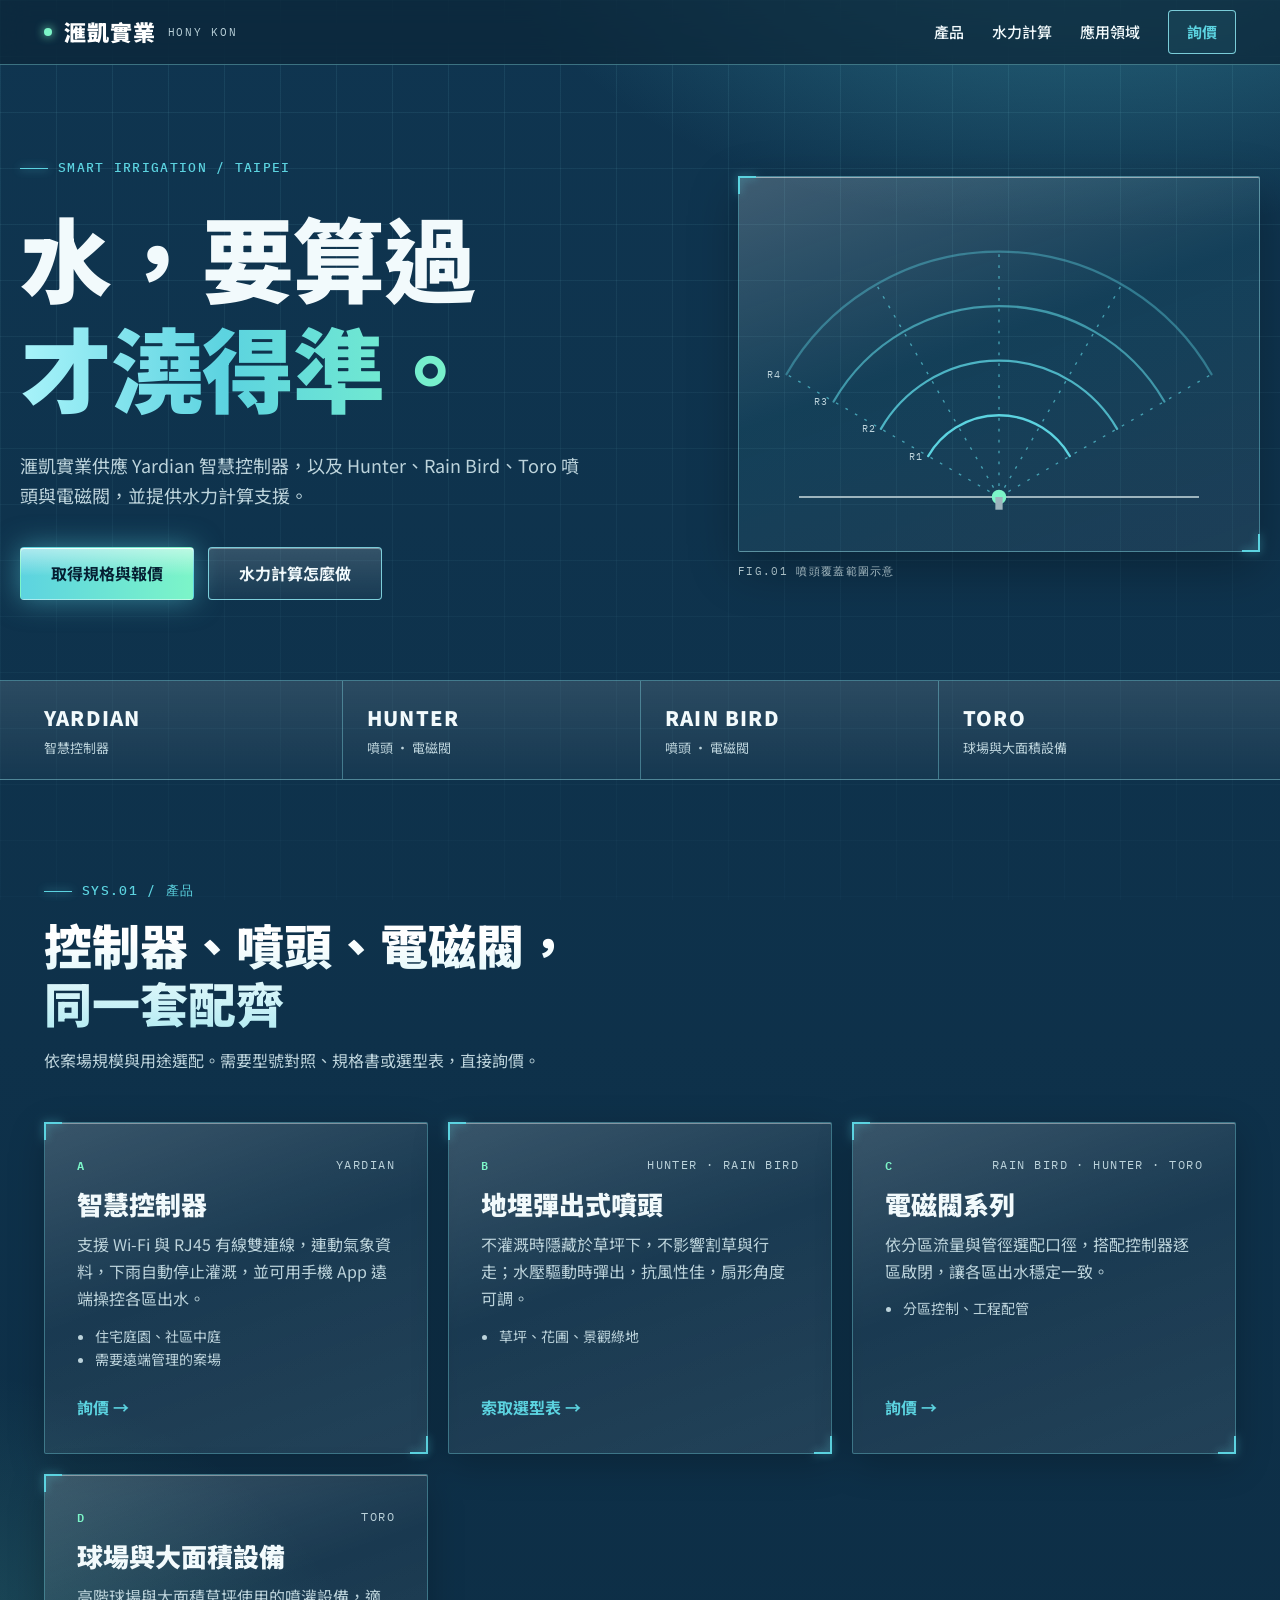
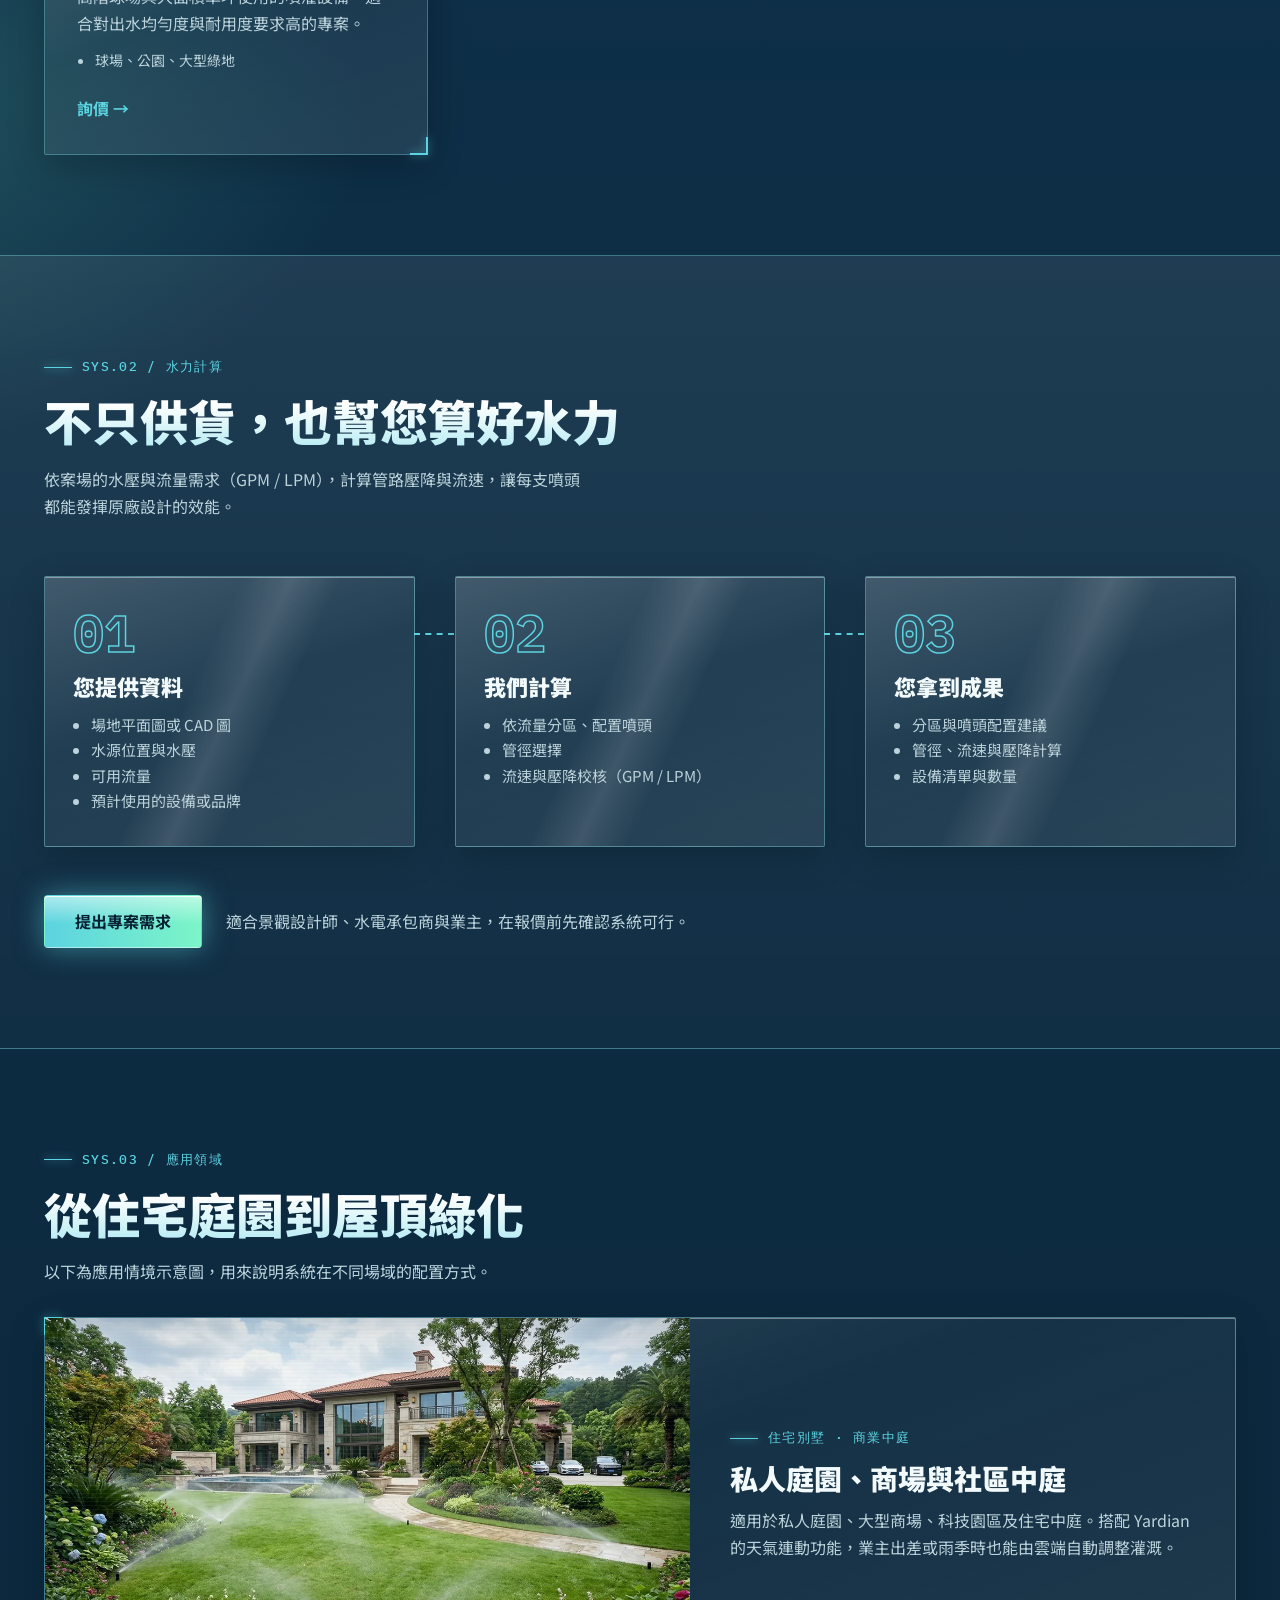
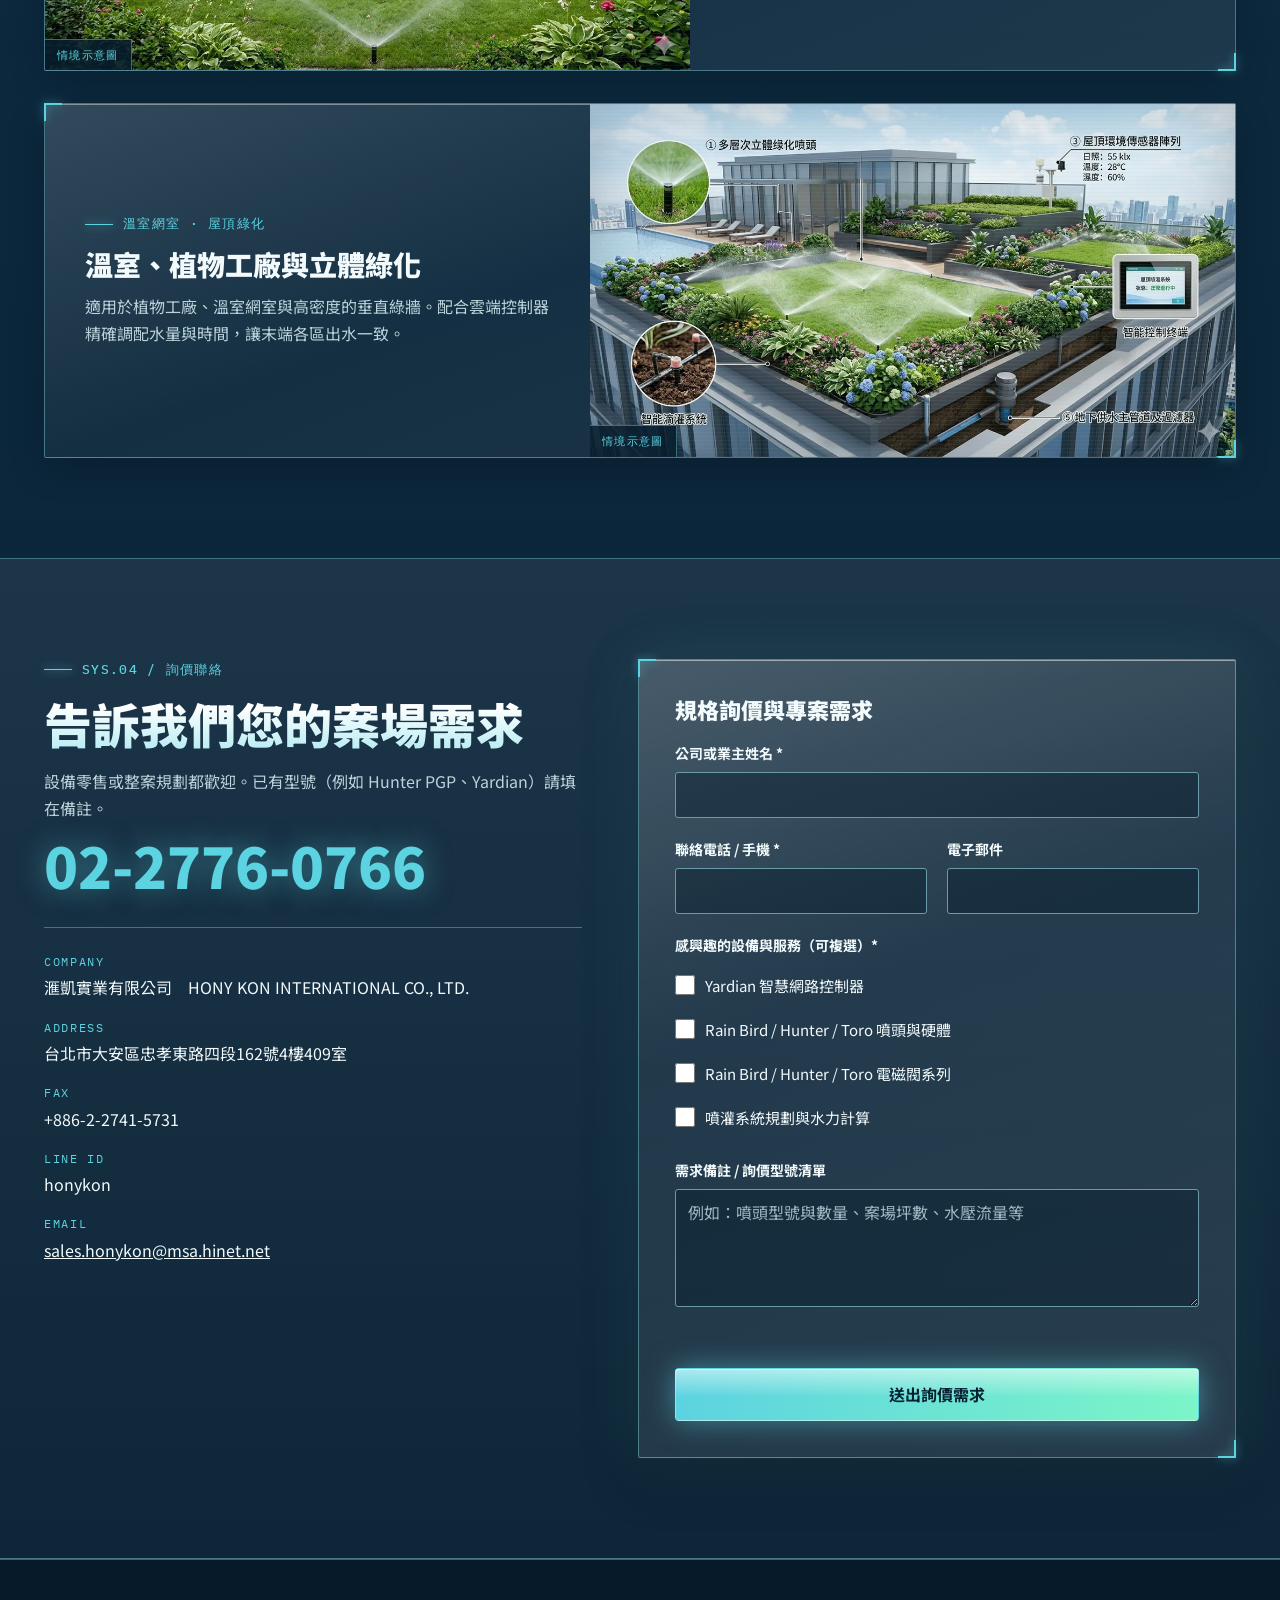
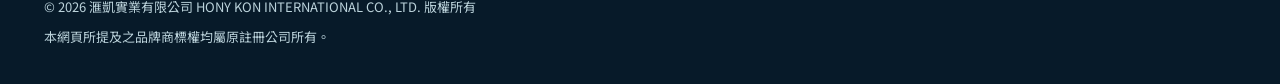
==== commit 46f1ed65: "風格三調亮並加入玻璃反光 - 背景由近黑改為較亮的深海藍，加強藍綠光暈與方格 - 卡片、步驟、表單、按鈕加上頂部高光；卡片滑過時有斜向流光 - 標題改為白到淺青的漸層，邊框與次要文字提高對比  Co-" ====
--- a/index.html
+++ b/index.html
@@ -6,7 +6,7 @@
 <meta name="robots" content="noindex"><!-- 正式上線綁定 www.honykon.com.tw 時，刪除這行 -->
 <title>滙凱實業｜水，要算過才澆得準</title>
 <meta name="description" content="滙凱實業供應 Yardian 智慧控制器與 Hunter、Rain Bird、Toro 噴灌設備，並提供水力計算支援。">
-<meta name="theme-color" content="#05101A">
+<meta name="theme-color" content="#0C2638">
 <link rel="canonical" href="https://www.honykon.com.tw/">
 <meta property="og:type" content="website">
 <meta property="og:locale" content="zh_TW">
@@ -40,9 +40,9 @@
 
 <style>
 :root{
-  --bg:#05101A; --bg-2:#081826; --text:#E6F3F6; --muted:#9DB4BD;
-  --cyan:#5CD3E0; --mint:#7CF5C8; --glass:rgba(255,255,255,.045); --glass-2:rgba(255,255,255,.07);
-  --edge:rgba(92,211,224,.28); --edge-strong:rgba(92,211,224,.7); --field:#4B7B8A;
+  --bg:#0C2638; --bg-2:#10344B; --text:#F2FAFC; --muted:#BCD3DB;
+  --cyan:#5CD3E0; --mint:#7CF5C8; --glass:rgba(255,255,255,.08); --glass-2:rgba(255,255,255,.13);
+  --edge:rgba(140,230,240,.38); --edge-strong:rgba(140,230,240,.85); --field:#6C9AAA;
   --err:#FF9A8A;
   --sans:'Noto Sans TC','PingFang TC','Microsoft JhengHei',sans-serif;
   --mono:'IBM Plex Mono',ui-monospace,Menlo,Consolas,monospace;
@@ -51,11 +51,11 @@
 html{scroll-behavior:smooth}
 body{margin:0;color:var(--text);font-family:var(--sans);font-size:16px;line-height:1.7;-webkit-font-smoothing:antialiased;
   background:
-    radial-gradient(900px 520px at 85% -120px,rgba(92,211,224,.17),transparent 62%),
-    radial-gradient(760px 520px at -10% 38%,rgba(124,245,200,.07),transparent 62%),
-    var(--bg)}
+    radial-gradient(1000px 600px at 85% -140px,rgba(92,211,224,.42),transparent 62%),
+    radial-gradient(800px 560px at -10% 35%,rgba(124,245,200,.18),transparent 62%),
+    linear-gradient(180deg,#0F3550 0%,#0A2234 100%)}
 body::before{content:"";position:fixed;inset:0;z-index:-1;pointer-events:none;
-  background-image:linear-gradient(rgba(92,211,224,.055) 1px,transparent 1px),linear-gradient(90deg,rgba(92,211,224,.055) 1px,transparent 1px);
+  background-image:linear-gradient(rgba(140,230,240,.09) 1px,transparent 1px),linear-gradient(90deg,rgba(140,230,240,.09) 1px,transparent 1px);
   background-size:56px 56px;
   -webkit-mask-image:linear-gradient(to bottom,#000,rgba(0,0,0,.25));mask-image:linear-gradient(to bottom,#000,rgba(0,0,0,.25))}
 img{max-width:100%;height:auto;display:block}
@@ -72,7 +72,7 @@
 .mono{font-family:var(--mono);font-weight:500;letter-spacing:.1em;font-size:13px;text-transform:uppercase}
 .tag{color:var(--cyan);display:flex;align-items:center;gap:10px}
 .tag::before{content:"";width:28px;height:1px;background:var(--cyan);box-shadow:0 0 8px var(--cyan)}
-.grad{background:linear-gradient(90deg,var(--cyan),var(--mint));-webkit-background-clip:text;background-clip:text;color:transparent;-webkit-text-fill-color:transparent}
+.grad{background:linear-gradient(90deg,#A8F3FA,#5CD3E0 45%,#7CF5C8);-webkit-background-clip:text;background-clip:text;color:transparent;-webkit-text-fill-color:transparent}
 
 /* HUD 邊角框 */
 .hud{position:relative}
@@ -81,13 +81,13 @@
 .hud::after{bottom:-1px;right:-1px;border-left:0;border-top:0}
 
 .btn{display:inline-block;text-decoration:none;font-weight:700;padding:15px 30px;border:1px solid transparent;font-size:16px;font-family:inherit;cursor:pointer;line-height:1.3;border-radius:4px;transition:box-shadow .2s,background .2s,border-color .2s}
-.btn-cyan{background:linear-gradient(90deg,var(--cyan),var(--mint));color:#05101A;box-shadow:0 0 24px rgba(92,211,224,.35)}
-.btn-cyan:hover{color:#05101A;box-shadow:0 0 36px rgba(124,245,200,.55)}
-.btn-ghost{border-color:var(--edge-strong);color:var(--text);background:rgba(92,211,224,.06)}
+.btn-cyan{background:linear-gradient(180deg,rgba(255,255,255,.5),rgba(255,255,255,0) 55%),linear-gradient(90deg,var(--cyan),var(--mint));color:#062033;box-shadow:inset 0 1px 0 rgba(255,255,255,.8),0 0 28px rgba(92,211,224,.5)}
+.btn-cyan:hover{color:#062033;box-shadow:inset 0 1px 0 rgba(255,255,255,.9),0 0 42px rgba(124,245,200,.7)}
+.btn-ghost{border-color:var(--edge-strong);color:var(--text);background:linear-gradient(180deg,rgba(255,255,255,.16),rgba(255,255,255,.04));box-shadow:inset 0 1px 0 rgba(255,255,255,.35)}
 .btn-ghost:hover{color:#fff;border-color:var(--mint);box-shadow:0 0 20px rgba(92,211,224,.3)}
 
 /* header */
-.site-header{position:sticky;top:0;z-index:50;background:rgba(5,16,26,.72);backdrop-filter:blur(14px);-webkit-backdrop-filter:blur(14px);border-bottom:1px solid var(--edge)}
+.site-header{position:sticky;top:0;z-index:50;background:rgba(12,38,56,.72);backdrop-filter:blur(14px);-webkit-backdrop-filter:blur(14px);border-bottom:1px solid var(--edge)}
 .nav{display:flex;align-items:center;justify-content:space-between;min-height:64px;gap:16px}
 .brand{text-decoration:none;color:#fff;display:flex;align-items:center;gap:12px}
 .brand:hover{color:#fff}
@@ -110,19 +110,19 @@
 .hero-sub{font-size:18px;color:var(--muted);max-width:32em;margin-bottom:36px}
 .hero-actions{display:flex;flex-wrap:wrap;gap:14px}
 .hero-art{flex:1 1 340px;min-width:0;max-width:560px;margin:0}
-.hero-frame{background:linear-gradient(180deg,rgba(92,211,224,.08),rgba(92,211,224,.02));border:1px solid var(--edge);padding:20px;border-radius:2px}
+.hero-frame{background:linear-gradient(160deg,rgba(255,255,255,.2),rgba(92,211,224,.08) 45%,rgba(255,255,255,.06));border:1px solid var(--edge);padding:20px;border-radius:2px;box-shadow:inset 0 1px 0 rgba(255,255,255,.5),0 16px 50px rgba(0,0,0,.28)}
 .hero-art figcaption{margin-top:10px;font-family:var(--mono);font-size:11px;letter-spacing:.12em;color:var(--muted)}
 .arc{stroke:var(--cyan);fill:none;stroke-width:2.5;stroke-linecap:round}
 .ray{stroke:var(--cyan);fill:none;stroke-width:1.5;stroke-dasharray:3 9;opacity:.65;animation:flow 3s linear infinite}
 .ground{stroke:#9DB4BD;stroke-width:2}
 .pulse-ring{fill:none;stroke:var(--mint);stroke-width:2;transform-box:fill-box;transform-origin:center;animation:ring 2.6s ease-out infinite}
-.svg-label{font-family:var(--mono);font-size:11px;fill:#9DB4BD;letter-spacing:.08em}
+.svg-label{font-family:var(--mono);font-size:11px;fill:#BCD3DB;letter-spacing:.08em}
 
 @keyframes flow{to{stroke-dashoffset:-48}}
 @keyframes pulse{0%,100%{opacity:1}50%{opacity:.35}}
 @keyframes ring{0%{transform:scale(1);opacity:.9}100%{transform:scale(4.2);opacity:0}}
 
-.brandbar{border-top:1px solid var(--edge);border-bottom:1px solid var(--edge);background:rgba(8,24,38,.7)}
+.brandbar{border-top:1px solid var(--edge);border-bottom:1px solid var(--edge);background:linear-gradient(180deg,rgba(255,255,255,.12),rgba(255,255,255,.03))}
 .brandbar .wrap{display:flex;flex-wrap:wrap}
 .brandbar-item{flex:1 1 200px;padding:20px 20px 20px 24px;display:flex;flex-direction:column;gap:2px;border-left:1px solid var(--edge)}
 .brandbar-item:first-child{border-left:0;padding-left:0}
@@ -131,13 +131,13 @@
 
 /* sections */
 .section{padding:100px 0}
-.h2{font-size:clamp(30px,4vw,48px);margin:14px 0 16px}
+.h2{font-size:clamp(30px,4vw,48px);margin:14px 0 16px;background:linear-gradient(180deg,#FFFFFF 20%,#B5ECF3);-webkit-background-clip:text;background-clip:text;color:transparent;-webkit-text-fill-color:transparent}
 .lead{color:var(--muted);max-width:34em}
 
 /* 產品 */
 .cards{display:grid;grid-template-columns:repeat(auto-fit,minmax(300px,1fr));gap:20px;margin-top:48px}
-.card{background:var(--glass);border:1px solid var(--edge);border-radius:2px;padding:32px;display:flex;flex-direction:column;gap:12px;transition:border-color .25s,box-shadow .25s,background .25s}
-.card:hover{background:var(--glass-2);border-color:var(--edge-strong);box-shadow:0 0 0 1px rgba(92,211,224,.25),0 12px 48px rgba(92,211,224,.12)}
+.card{background-image:linear-gradient(115deg,transparent 35%,rgba(255,255,255,.2) 48%,transparent 60%),linear-gradient(160deg,rgba(255,255,255,.18),rgba(255,255,255,.05) 45%,rgba(255,255,255,.09));background-size:250% 100%,100% 100%;background-position:120% 0,0 0;background-repeat:no-repeat;border:1px solid var(--edge);border-radius:2px;padding:32px;display:flex;flex-direction:column;gap:12px;box-shadow:inset 0 1px 0 rgba(255,255,255,.4),0 10px 36px rgba(0,0,0,.22);transition:border-color .25s,box-shadow .25s,background-position 1s}
+.card:hover{background-position:-20% 0,0 0;border-color:var(--edge-strong);box-shadow:inset 0 1px 0 rgba(255,255,255,.55),0 0 0 1px rgba(140,230,240,.35),0 14px 56px rgba(92,211,224,.28)}
 .card-top{display:flex;justify-content:space-between;align-items:center;gap:12px}
 .card-id{font-family:var(--mono);font-size:12px;letter-spacing:.14em;color:var(--mint);font-weight:600}
 .card-brand{font-family:var(--mono);font-size:12px;letter-spacing:.12em;color:var(--muted)}
@@ -147,9 +147,9 @@
 .card-link{margin-top:auto;padding-top:10px;font-weight:700;text-decoration:none}
 
 /* 水力計算 */
-.pipeline{border-top:1px solid var(--edge);border-bottom:1px solid var(--edge);background:rgba(8,24,38,.55)}
+.pipeline{border-top:1px solid var(--edge);border-bottom:1px solid var(--edge);background:linear-gradient(180deg,rgba(255,255,255,.07),rgba(255,255,255,.02))}
 .steps{display:grid;grid-template-columns:repeat(auto-fit,minmax(260px,1fr));gap:40px;margin-top:56px}
-.step{position:relative;background:var(--glass);border:1px solid var(--edge);padding:28px 28px 32px;border-radius:2px}
+.step{position:relative;background:linear-gradient(115deg,transparent 40%,rgba(255,255,255,.12) 50%,transparent 60%),linear-gradient(160deg,rgba(255,255,255,.18),rgba(255,255,255,.05) 45%,rgba(255,255,255,.09));border:1px solid var(--edge);padding:28px 28px 32px;border-radius:2px;box-shadow:inset 0 1px 0 rgba(255,255,255,.4),0 10px 36px rgba(0,0,0,.2)}
 .step-num{font-family:var(--mono);font-weight:600;font-size:52px;line-height:1;color:transparent;-webkit-text-stroke:1.5px var(--cyan)}
 .step h3{font-size:22px;margin:16px 0 12px}
 .step ul{padding-left:18px;color:var(--muted);font-size:15px}
@@ -158,12 +158,12 @@
 .cta-line p{color:var(--muted)}
 
 /* 應用 */
-.app-row{display:flex;flex-wrap:wrap;background:var(--glass);border:1px solid var(--edge);margin-top:32px;border-radius:2px}
+.app-row{display:flex;flex-wrap:wrap;background:linear-gradient(160deg,rgba(255,255,255,.16),rgba(255,255,255,.04) 45%,rgba(255,255,255,.08));border:1px solid var(--edge);margin-top:32px;border-radius:2px;box-shadow:inset 0 1px 0 rgba(255,255,255,.4),0 10px 36px rgba(0,0,0,.2)}
 .app-row.rev{flex-direction:row-reverse}
 .app-img{flex:1 1 460px;min-width:0;position:relative;margin:0;overflow:hidden}
 .app-img img{width:100%;height:100%;min-height:260px;object-fit:cover}
-.app-img::after{content:"";position:absolute;inset:0;pointer-events:none;background:repeating-linear-gradient(0deg,rgba(92,211,224,.07) 0 1px,transparent 1px 4px);box-shadow:inset 0 0 80px rgba(5,16,26,.55)}
-.app-img figcaption{position:absolute;left:0;bottom:0;z-index:1;background:rgba(5,16,26,.88);border-top:1px solid var(--edge);border-right:1px solid var(--edge);color:var(--cyan);font-family:var(--mono);font-size:11px;letter-spacing:.12em;padding:6px 12px}
+.app-img::after{content:"";position:absolute;inset:0;pointer-events:none;background:repeating-linear-gradient(0deg,rgba(92,211,224,.07) 0 1px,transparent 1px 4px);box-shadow:inset 0 0 70px rgba(8,30,46,.28)}
+.app-img figcaption{position:absolute;left:0;bottom:0;z-index:1;background:rgba(8,30,46,.85);border-top:1px solid var(--edge);border-right:1px solid var(--edge);color:var(--cyan);font-family:var(--mono);font-size:11px;letter-spacing:.12em;padding:6px 12px}
 .app-text{flex:1 1 360px;min-width:0;padding:48px 40px;display:flex;flex-direction:column;justify-content:center;gap:12px}
 .app-text h3{font-size:28px}
 .app-text p:last-child{color:var(--muted)}
@@ -178,17 +178,17 @@
 .info-value{margin-top:2px;color:var(--text)}
 .info-value a{color:var(--text)}
 .info-value a:hover{color:var(--mint)}
-.form{flex:1 1 420px;min-width:0;background:rgba(8,24,38,.82);border:1px solid var(--edge);padding:36px;display:flex;flex-direction:column;gap:20px;border-radius:2px;box-shadow:0 0 60px rgba(92,211,224,.08)}
+.form{flex:1 1 420px;min-width:0;background:linear-gradient(160deg,rgba(255,255,255,.2),rgba(255,255,255,.06) 40%,rgba(255,255,255,.1));border:1px solid var(--edge);padding:36px;display:flex;flex-direction:column;gap:20px;border-radius:2px;box-shadow:inset 0 1px 0 rgba(255,255,255,.5),0 16px 56px rgba(0,0,0,.25),0 0 60px rgba(92,211,224,.14)}
 .form h3{font-size:22px}
 .field{display:flex;flex-direction:column;gap:6px;min-width:0}
 .field-row{display:flex;flex-wrap:wrap;gap:20px}
 .field-row .field{flex:1 1 180px}
 .field label,.legend{font-size:14px;font-weight:700}
-.field input,.field textarea{border:1px solid var(--field);border-radius:3px;padding:0 12px;font-size:16px;font-family:inherit;color:var(--text);background:rgba(255,255,255,.06)}
+.field input,.field textarea{border:1px solid var(--field);border-radius:3px;padding:0 12px;font-size:16px;font-family:inherit;color:var(--text);background:rgba(8,30,46,.45)}
 .field input{height:46px}
 .field textarea{padding:10px 12px;resize:vertical;min-height:110px}
 .field input:focus,.field textarea:focus{border-color:var(--cyan);box-shadow:0 0 0 3px rgba(92,211,224,.2);outline:none}
-.field textarea::placeholder{color:#7F98A2}
+.field textarea::placeholder{color:#9FB9C3}
 fieldset{border:0;padding:0;margin:0;min-width:0}
 .legend{padding:0;margin-bottom:6px}
 .check{display:flex;align-items:center;gap:10px;min-height:44px;font-size:15px;cursor:pointer}
@@ -199,7 +199,7 @@
 .form-status.ok{color:var(--mint)}
 .form .btn{width:100%;min-height:50px}
 
-.site-footer{border-top:1px solid var(--edge);color:var(--muted);padding:36px 0;font-size:13px;background:rgba(3,10,16,.8)}
+.site-footer{border-top:1px solid var(--edge);color:var(--muted);padding:36px 0;font-size:13px;background:rgba(6,24,38,.7)}
 .site-footer p+p{margin-top:8px}
 
 @media (max-width:860px){
